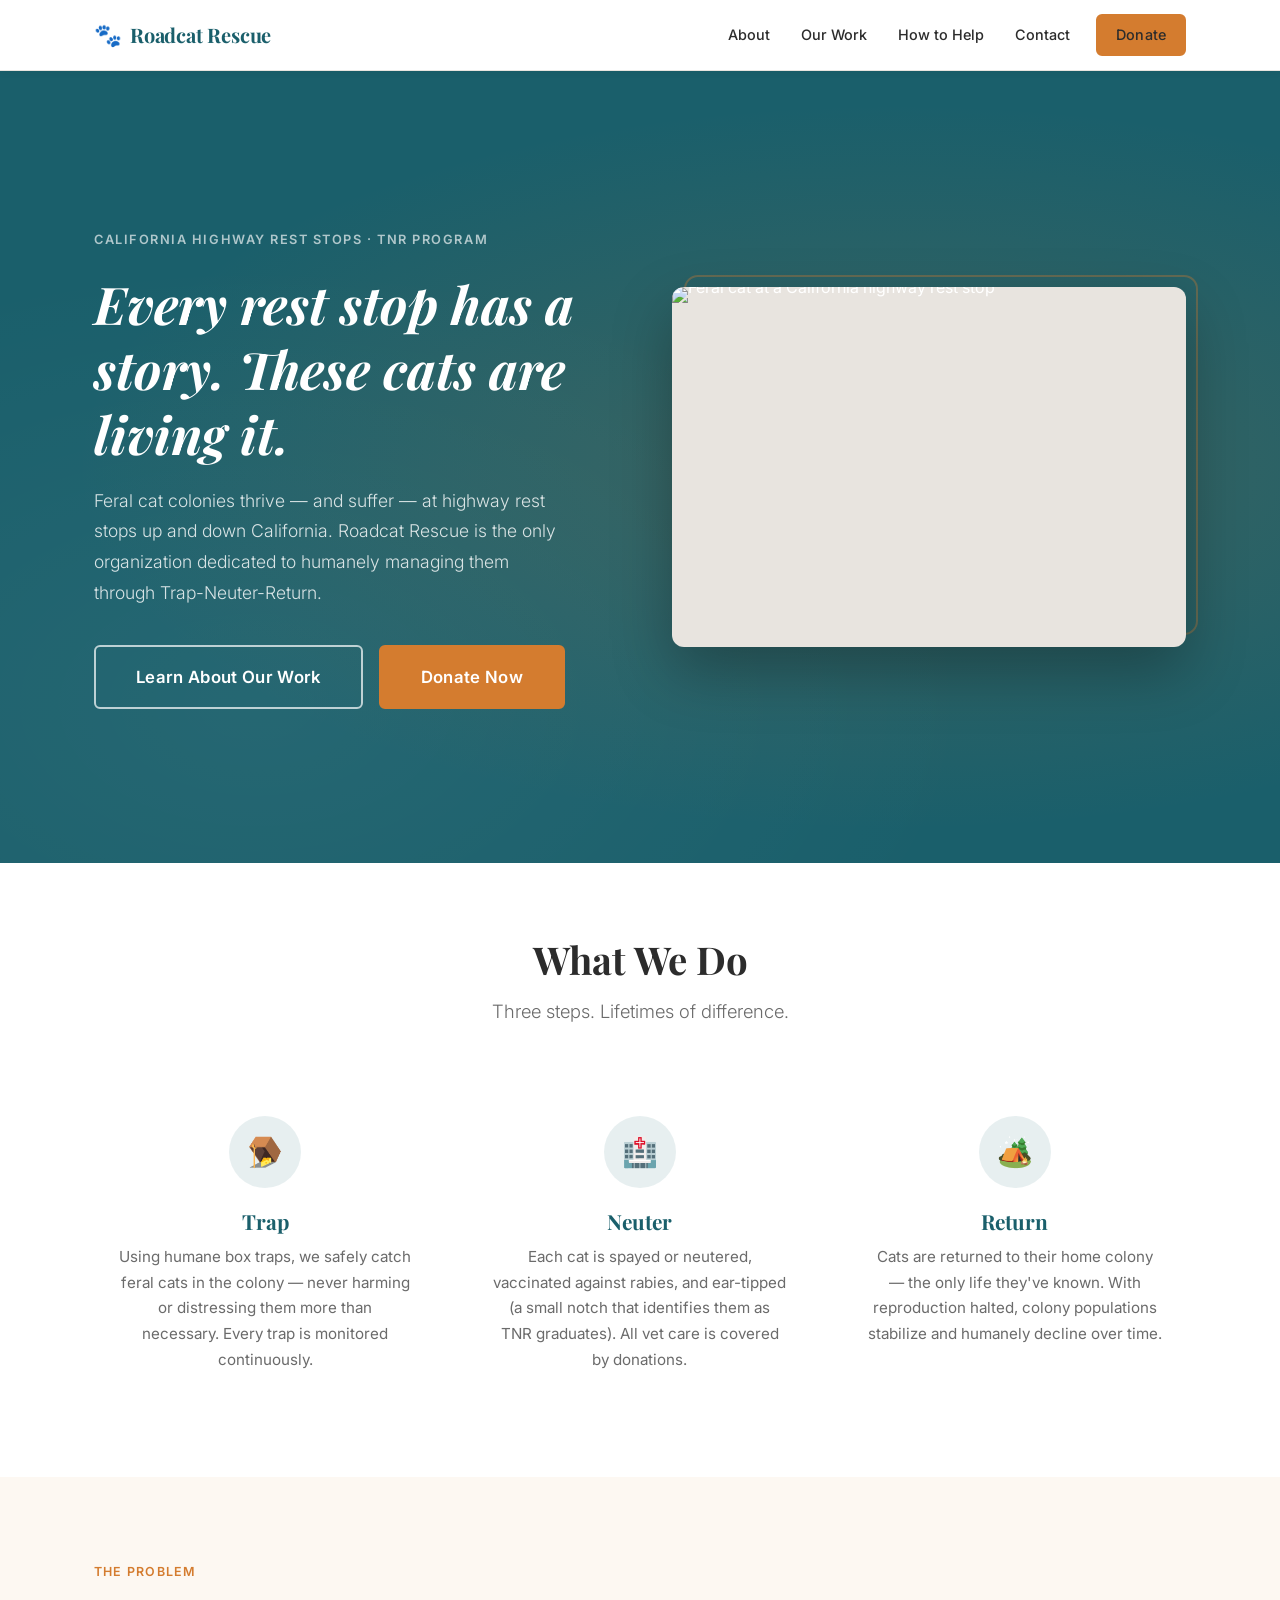
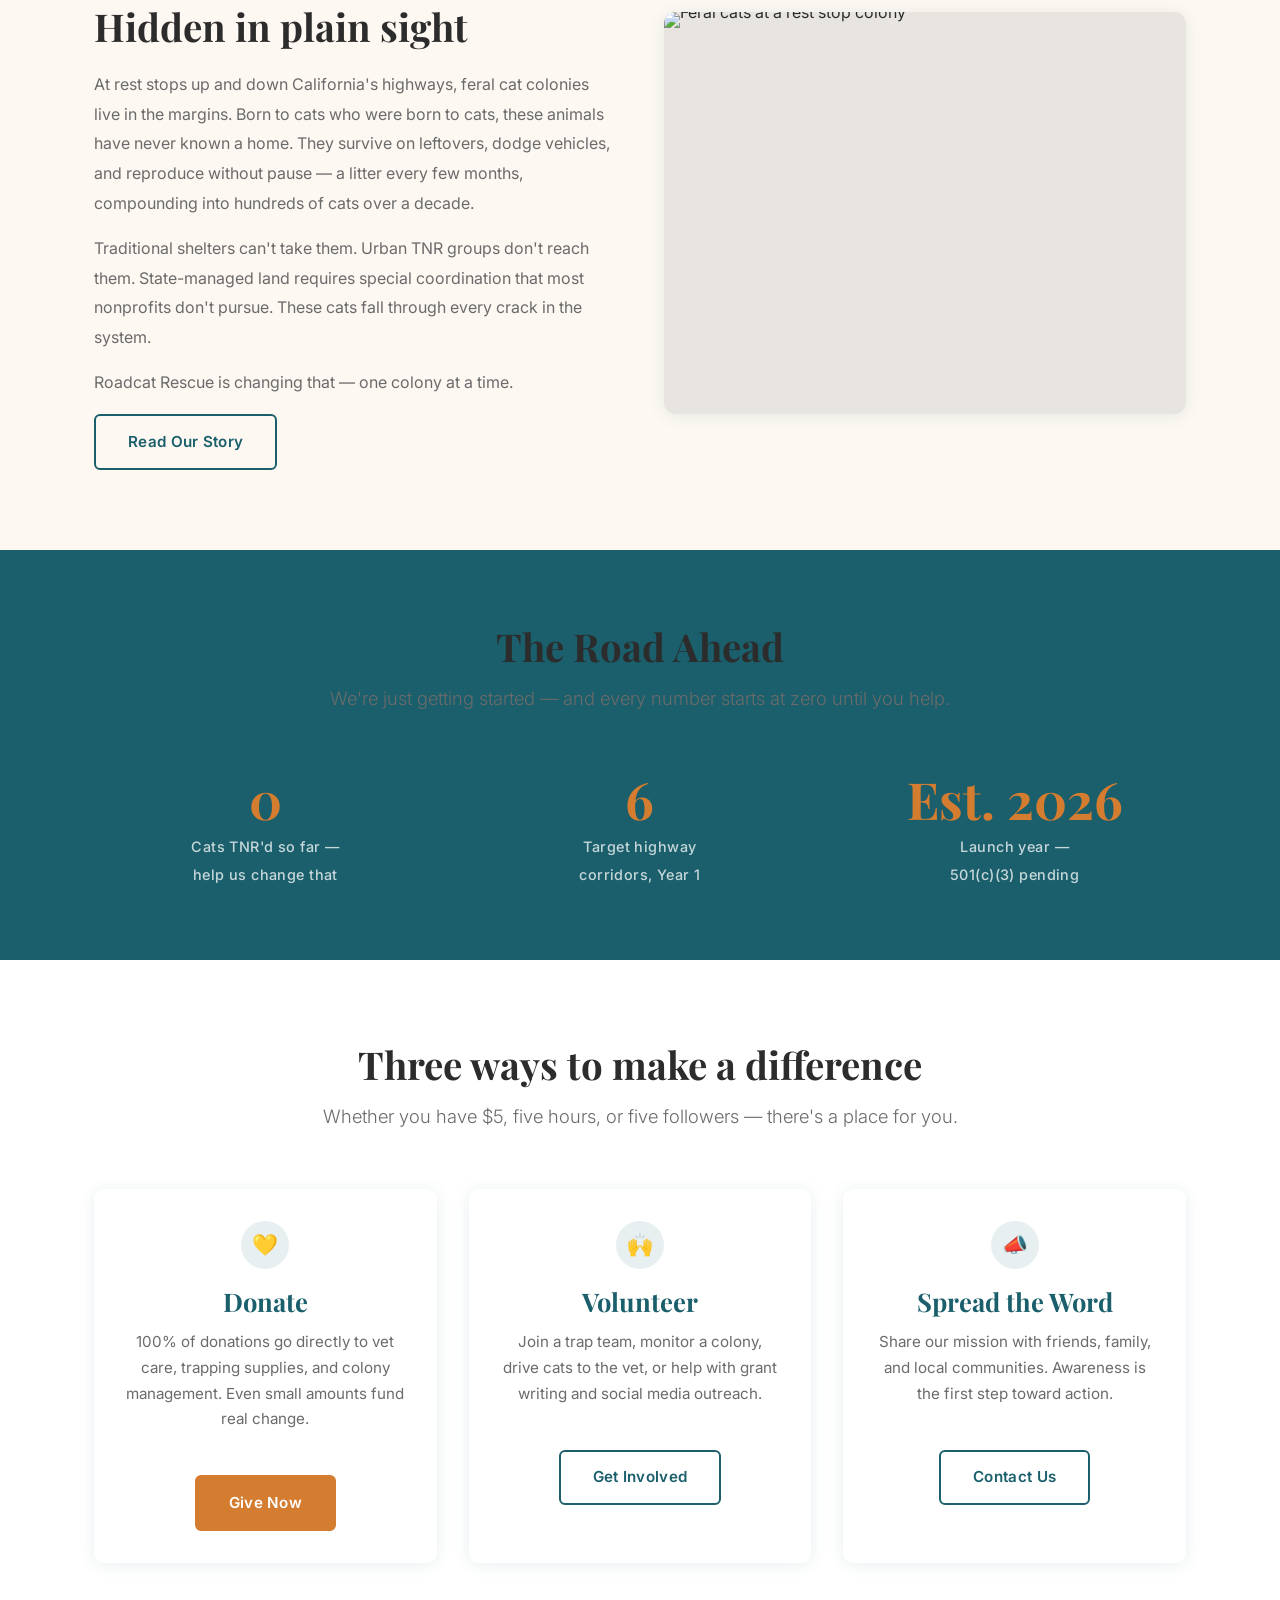
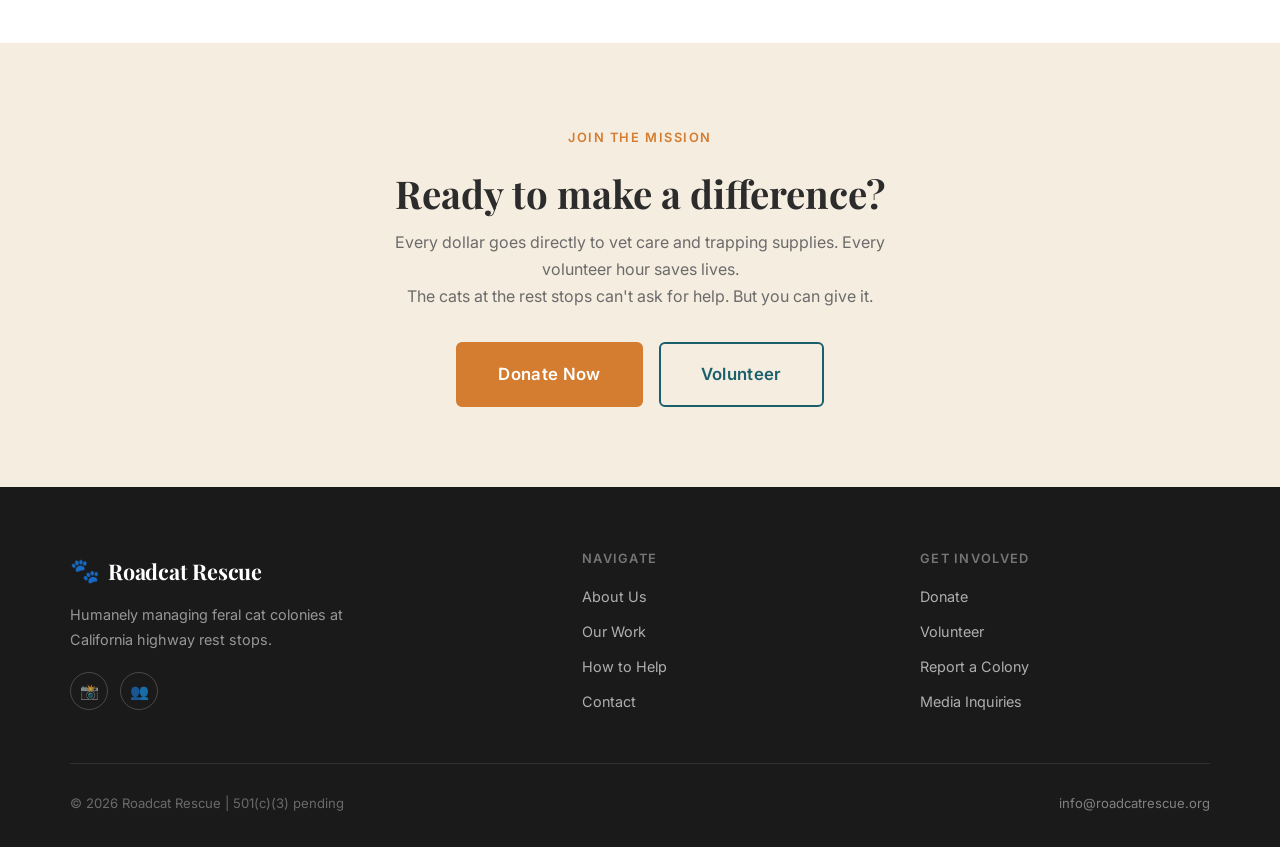
==== index.html @ 3514f33e "Initial commit: Roadcat Rescue website" ====
<!DOCTYPE html>
<html lang="en">
<head>
  <meta charset="UTF-8" />
  <meta name="viewport" content="width=device-width, initial-scale=1.0" />
  <meta name="description" content="Roadcat Rescue humanely manages feral cat colonies at California highway rest stops through Trap-Neuter-Return. Help us protect the cats living in the margins." />
  <title>Roadcat Rescue — Feral Cat TNR at California Highway Rest Stops</title>
  <link rel="stylesheet" href="css/style.css" />
</head>
<body>

  <!-- ===== HEADER / NAV ===== -->
  <header class="site-header">
    <nav class="nav-wrapper" aria-label="Main navigation">
      <a href="index.html" class="nav-logo" aria-label="Roadcat Rescue home">
        <span class="nav-logo__icon">🐾</span>
        <span class="nav-logo__text">Roadcat Rescue</span>
      </a>

      <button class="nav-toggle" aria-label="Toggle navigation" aria-expanded="false">
        <span></span><span></span><span></span>
      </button>

      <ul class="nav-links" role="list">
        <li><a href="about.html">About</a></li>
        <li><a href="our-work.html">Our Work</a></li>
        <li><a href="how-to-help.html">How to Help</a></li>
        <li><a href="contact.html">Contact</a></li>
        <li><a href="#donate" class="btn btn--amber">Donate</a></li>
      </ul>
    </nav>
  </header>

  <main>

    <!-- ===== HERO ===== -->
    <section class="hero" aria-labelledby="hero-heading">
      <div class="container">
        <div class="hero__content">
          <span class="hero__eyebrow">California Highway Rest Stops · TNR Program</span>
          <h1 class="hero__title" id="hero-heading">Every rest stop has a story. These cats are living it.</h1>
          <p class="hero__subtitle">
            Feral cat colonies thrive — and suffer — at highway rest stops up and down California.
            Roadcat Rescue is the only organization dedicated to humanely managing them through Trap-Neuter-Return.
          </p>
          <div class="btn-group">
            <a href="our-work.html" class="btn btn--outline-white btn--lg">Learn About Our Work</a>
            <a href="#donate" class="btn btn--amber btn--lg">Donate Now</a>
          </div>
        </div>
        <div class="hero__image-wrap">
          <img
            src="https://placehold.co/600x420/1a5f6b/fdf8f2?text=Photo+Coming+Soon"
            alt="Feral cat at a California highway rest stop"
            class="img-placeholder hero__image"
            width="600" height="420"
          />
        </div>
      </div>
    </section>

    <!-- ===== MISSION STRIP (Trap · Neuter · Return) ===== -->
    <section class="mission-strip" aria-labelledby="tnr-heading">
      <div class="container">
        <div class="section__header">
          <h2 id="tnr-heading">What We Do</h2>
          <p class="lead">Three steps. Lifetimes of difference.</p>
        </div>
        <div class="grid-3">
          <div class="mission-card">
            <div class="mission-card__icon" aria-hidden="true">🪤</div>
            <h3>Trap</h3>
            <p>Using humane box traps, we safely catch feral cats in the colony — never harming or distressing them more than necessary. Every trap is monitored continuously.</p>
          </div>
          <div class="mission-card">
            <div class="mission-card__icon" aria-hidden="true">🏥</div>
            <h3>Neuter</h3>
            <p>Each cat is spayed or neutered, vaccinated against rabies, and ear-tipped (a small notch that identifies them as TNR graduates). All vet care is covered by donations.</p>
          </div>
          <div class="mission-card">
            <div class="mission-card__icon" aria-hidden="true">🏕️</div>
            <h3>Return</h3>
            <p>Cats are returned to their home colony — the only life they've known. With reproduction halted, colony populations stabilize and humanely decline over time.</p>
          </div>
        </div>
      </div>
    </section>

    <!-- ===== STORY SECTION ===== -->
    <section class="story-section section" aria-labelledby="story-heading">
      <div class="container">
        <div class="grid-2">
          <div class="story-text">
            <span class="hero__eyebrow" style="color: var(--amber); letter-spacing: 0.1em; font-size: 0.78rem;">The Problem</span>
            <h2 id="story-heading">Hidden in plain sight</h2>
            <p>
              At rest stops up and down California's highways, feral cat colonies live in the margins.
              Born to cats who were born to cats, these animals have never known a home. They survive on
              leftovers, dodge vehicles, and reproduce without pause — a litter every few months,
              compounding into hundreds of cats over a decade.
            </p>
            <p>
              Traditional shelters can't take them. Urban TNR groups don't reach them. State-managed
              land requires special coordination that most nonprofits don't pursue. These cats fall
              through every crack in the system.
            </p>
            <p>
              Roadcat Rescue is changing that — one colony at a time.
            </p>
            <a href="about.html" class="btn btn--outline-teal">Read Our Story</a>
          </div>
          <div class="story-image">
            <img
              src="https://placehold.co/520x400/d47c2f/ffffff?text=Colony+Life"
              alt="Feral cats at a rest stop colony"
              class="img-placeholder"
              width="520" height="400"
            />
          </div>
        </div>
      </div>
    </section>

    <!-- ===== IMPACT NUMBERS ===== -->
    <section class="impact-strip" aria-labelledby="impact-heading">
      <div class="container">
        <div class="section__header">
          <h2 id="impact-heading">The Road Ahead</h2>
          <p class="lead">We're just getting started — and every number starts at zero until you help.</p>
        </div>
        <div class="grid-3">
          <div class="impact-number">
            <span class="impact-number__value">0</span>
            <span class="impact-number__label">Cats TNR'd so far —<br>help us change that</span>
          </div>
          <div class="impact-number">
            <span class="impact-number__value">6</span>
            <span class="impact-number__label">Target highway<br>corridors, Year 1</span>
          </div>
          <div class="impact-number">
            <span class="impact-number__value">Est. 2026</span>
            <span class="impact-number__label">Launch year —<br>501(c)(3) pending</span>
          </div>
        </div>
      </div>
    </section>

    <!-- ===== HOW YOU CAN HELP PREVIEW ===== -->
    <section class="section section--white" aria-labelledby="help-preview-heading">
      <div class="container">
        <div class="section__header">
          <h2 id="help-preview-heading">Three ways to make a difference</h2>
          <p class="lead">Whether you have $5, five hours, or five followers — there's a place for you.</p>
        </div>
        <div class="grid-3">
          <div class="card" style="text-align:center;">
            <div class="icon-badge" style="margin:0 auto 1rem;" aria-hidden="true">💛</div>
            <h3>Donate</h3>
            <p>100% of donations go directly to vet care, trapping supplies, and colony management. Even small amounts fund real change.</p>
            <br>
            <a href="#donate" class="btn btn--amber">Give Now</a>
          </div>
          <div class="card" style="text-align:center;">
            <div class="icon-badge" style="margin:0 auto 1rem;" aria-hidden="true">🙌</div>
            <h3>Volunteer</h3>
            <p>Join a trap team, monitor a colony, drive cats to the vet, or help with grant writing and social media outreach.</p>
            <br>
            <a href="how-to-help.html" class="btn btn--outline-teal">Get Involved</a>
          </div>
          <div class="card" style="text-align:center;">
            <div class="icon-badge" style="margin:0 auto 1rem;" aria-hidden="true">📣</div>
            <h3>Spread the Word</h3>
            <p>Share our mission with friends, family, and local communities. Awareness is the first step toward action.</p>
            <br>
            <a href="contact.html" class="btn btn--outline-teal">Contact Us</a>
          </div>
        </div>
      </div>
    </section>

    <!-- ===== CTA STRIP ===== -->
    <section class="cta-strip" id="donate" aria-labelledby="cta-heading">
      <div class="container" style="text-align:center;">
        <span class="hero__eyebrow" style="color:var(--amber);">Join the Mission</span>
        <h2 id="cta-heading">Ready to make a difference?</h2>
        <p>Every dollar goes directly to vet care and trapping supplies. Every volunteer hour saves lives.<br>The cats at the rest stops can't ask for help. But you can give it.</p>
        <div class="btn-group" style="justify-content:center;">
          <a href="#donate" class="btn btn--amber btn--lg">Donate Now</a>
          <a href="how-to-help.html" class="btn btn--outline-teal btn--lg">Volunteer</a>
        </div>
      </div>
    </section>

  </main>

  <!-- ===== FOOTER ===== -->
  <footer class="site-footer" aria-label="Site footer">
    <div class="footer-grid">
      <div class="footer-brand">
        <a href="index.html" class="nav-logo">
          <span class="nav-logo__icon">🐾</span>
          <span class="nav-logo__text">Roadcat Rescue</span>
        </a>
        <p>Humanely managing feral cat colonies at California highway rest stops.</p>
        <div class="footer-social">
          <a href="#" aria-label="Instagram">📸</a>
          <a href="#" aria-label="Facebook">👥</a>
        </div>
      </div>
      <div class="footer-col">
        <h4>Navigate</h4>
        <ul role="list">
          <li><a href="about.html">About Us</a></li>
          <li><a href="our-work.html">Our Work</a></li>
          <li><a href="how-to-help.html">How to Help</a></li>
          <li><a href="contact.html">Contact</a></li>
        </ul>
      </div>
      <div class="footer-col">
        <h4>Get Involved</h4>
        <ul role="list">
          <li><a href="#donate">Donate</a></li>
          <li><a href="how-to-help.html#volunteer">Volunteer</a></li>
          <li><a href="contact.html#report">Report a Colony</a></li>
          <li><a href="contact.html">Media Inquiries</a></li>
        </ul>
      </div>
    </div>
    <div class="footer-bottom">
      <p>© 2026 Roadcat Rescue | 501(c)(3) pending</p>
      <p><a href="mailto:info@roadcatrescue.org">info@roadcatrescue.org</a></p>
    </div>
  </footer>

  <script src="js/main.js"></script>
</body>
</html>
---- css/style.css ----
/* ============================================================
   Roadcat Rescue — Shared Stylesheet
   ============================================================ */

/* ---------- Google Fonts ---------- */
@import url('https://fonts.googleapis.com/css2?family=Playfair+Display:ital,wght@0,400;0,600;0,700;1,400&family=Inter:wght@300;400;500;600&display=swap');

/* ---------- CSS Custom Properties ---------- */
:root {
  --teal:    #1a5f6b;
  --teal-dark: #134956;
  --teal-light: #22788a;
  --cream:   #fdf8f2;
  --amber:   #d47c2f;
  --amber-dark: #b8681f;
  --charcoal: #2c2c2c;
  --mid-gray: #6b6b6b;
  --light-gray: #e8e4df;
  --white:   #ffffff;

  --font-heading: 'Playfair Display', Georgia, serif;
  --font-body: 'Inter', system-ui, sans-serif;

  --max-width: 1140px;
  --section-padding: 5rem 1.5rem;
  --radius: 6px;
  --shadow: 0 2px 16px rgba(26,95,107,0.10);
  --shadow-hover: 0 6px 28px rgba(26,95,107,0.18);

  --transition: 0.25s ease;
}

/* ---------- Reset & Base ---------- */
*, *::before, *::after {
  box-sizing: border-box;
  margin: 0;
  padding: 0;
}

html {
  scroll-behavior: smooth;
  font-size: 16px;
}

body {
  font-family: var(--font-body);
  color: var(--charcoal);
  background: var(--cream);
  line-height: 1.7;
  -webkit-font-smoothing: antialiased;
}

img {
  max-width: 100%;
  height: auto;
  display: block;
}

a {
  color: var(--teal);
  text-decoration: none;
  transition: color var(--transition);
}

a:hover { color: var(--amber); }

ul { list-style: none; }

/* ---------- Typography ---------- */
h1, h2, h3, h4 {
  font-family: var(--font-heading);
  line-height: 1.25;
  color: var(--charcoal);
}

h1 { font-size: clamp(2rem, 5vw, 3.25rem); }
h2 { font-size: clamp(1.6rem, 3.5vw, 2.4rem); }
h3 { font-size: clamp(1.2rem, 2.5vw, 1.6rem); }
h4 { font-size: 1.1rem; }

p { margin-bottom: 1rem; }
p:last-child { margin-bottom: 0; }

.lead {
  font-size: 1.15rem;
  font-weight: 300;
  color: var(--mid-gray);
  line-height: 1.8;
}

/* ---------- Layout Helpers ---------- */
.container {
  max-width: var(--max-width);
  margin: 0 auto;
  padding: 0 1.5rem;
}

.section { padding: var(--section-padding); }
.section--cream  { background: var(--cream); }
.section--white  { background: var(--white); }
.section--teal   { background: var(--teal); color: var(--white); }
.section--warm   { background: #f5ede0; }

.section__header {
  text-align: center;
  max-width: 680px;
  margin: 0 auto 3.5rem;
}

.section__header h2 { margin-bottom: 0.75rem; }
.section__header .lead { margin: 0; }

.section--teal .section__header h2,
.section--teal h2 { color: var(--white); }
.section--teal .lead { color: rgba(255,255,255,0.8); }

.grid-2 {
  display: grid;
  grid-template-columns: 1fr 1fr;
  gap: 3rem;
  align-items: center;
}

.grid-3 {
  display: grid;
  grid-template-columns: repeat(3, 1fr);
  gap: 2rem;
}

.grid-4 {
  display: grid;
  grid-template-columns: repeat(4, 1fr);
  gap: 2rem;
}

/* ---------- Buttons ---------- */
.btn {
  display: inline-block;
  padding: 0.8rem 2rem;
  border-radius: var(--radius);
  font-family: var(--font-body);
  font-size: 0.95rem;
  font-weight: 600;
  letter-spacing: 0.02em;
  cursor: pointer;
  border: 2px solid transparent;
  transition: background var(--transition), color var(--transition),
              border-color var(--transition), transform var(--transition),
              box-shadow var(--transition);
  text-align: center;
}

.btn:hover { transform: translateY(-2px); box-shadow: var(--shadow-hover); }
.btn:active { transform: translateY(0); }

.btn--amber {
  background: var(--amber);
  color: var(--white);
  border-color: var(--amber);
}
.btn--amber:hover {
  background: var(--amber-dark);
  border-color: var(--amber-dark);
  color: var(--white);
}

.btn--outline-white {
  background: transparent;
  color: var(--white);
  border-color: rgba(255,255,255,0.7);
}
.btn--outline-white:hover {
  background: rgba(255,255,255,0.15);
  border-color: var(--white);
  color: var(--white);
}

.btn--outline-teal {
  background: transparent;
  color: var(--teal);
  border-color: var(--teal);
}
.btn--outline-teal:hover {
  background: var(--teal);
  color: var(--white);
}

.btn--lg {
  padding: 1rem 2.5rem;
  font-size: 1.05rem;
}

.btn-group {
  display: flex;
  gap: 1rem;
  flex-wrap: wrap;
  align-items: center;
}

/* ---------- Navigation ---------- */
.site-header {
  position: sticky;
  top: 0;
  z-index: 1000;
  background: var(--white);
  border-bottom: 1px solid var(--light-gray);
  box-shadow: 0 1px 8px rgba(0,0,0,0.06);
}

.nav-wrapper {
  display: flex;
  align-items: center;
  justify-content: space-between;
  height: 70px;
  max-width: var(--max-width);
  margin: 0 auto;
  padding: 0 1.5rem;
}

.nav-logo {
  display: flex;
  align-items: center;
  gap: 0.5rem;
  text-decoration: none;
}

.nav-logo__icon {
  font-size: 1.4rem;
}

.nav-logo__text {
  font-family: var(--font-heading);
  font-size: 1.25rem;
  font-weight: 700;
  color: var(--teal);
  letter-spacing: -0.01em;
}

.nav-links {
  display: flex;
  align-items: center;
  gap: 0.25rem;
}

.nav-links a {
  padding: 0.4rem 0.85rem;
  font-size: 0.9rem;
  font-weight: 500;
  color: var(--charcoal);
  border-radius: var(--radius);
  transition: color var(--transition), background var(--transition);
}

.nav-links a:hover {
  color: var(--teal);
  background: rgba(26,95,107,0.07);
}

.nav-links a.active {
  color: var(--teal);
  font-weight: 600;
}

.nav-links .btn--amber {
  margin-left: 0.5rem;
  padding: 0.45rem 1.1rem;
  font-size: 0.9rem;
}

.nav-links .btn--amber:hover { color: var(--white); }

/* Hamburger */
.nav-toggle {
  display: none;
  flex-direction: column;
  justify-content: center;
  gap: 5px;
  background: none;
  border: none;
  cursor: pointer;
  padding: 0.4rem;
  border-radius: var(--radius);
}

.nav-toggle span {
  display: block;
  width: 24px;
  height: 2px;
  background: var(--charcoal);
  border-radius: 2px;
  transition: transform var(--transition), opacity var(--transition);
}

.nav-toggle.open span:nth-child(1) { transform: translateY(7px) rotate(45deg); }
.nav-toggle.open span:nth-child(2) { opacity: 0; }
.nav-toggle.open span:nth-child(3) { transform: translateY(-7px) rotate(-45deg); }

/* ---------- Hero — Full Page ---------- */
.hero {
  background: var(--teal);
  color: var(--white);
  min-height: 88vh;
  display: flex;
  align-items: center;
  position: relative;
  overflow: hidden;
}

.hero::before {
  content: '';
  position: absolute;
  inset: 0;
  background: radial-gradient(ellipse at 70% 50%, rgba(212,124,47,0.18) 0%, transparent 65%),
              radial-gradient(ellipse at 20% 80%, rgba(255,255,255,0.05) 0%, transparent 50%);
  pointer-events: none;
}

.hero .container {
  display: grid;
  grid-template-columns: 1fr 1fr;
  gap: 4rem;
  align-items: center;
  padding-top: 4rem;
  padding-bottom: 4rem;
}

.hero__content { position: relative; z-index: 1; }

.hero__eyebrow {
  display: inline-block;
  font-size: 0.8rem;
  font-weight: 600;
  letter-spacing: 0.12em;
  text-transform: uppercase;
  color: rgba(255,255,255,0.65);
  margin-bottom: 1.25rem;
}

.hero__title {
  color: var(--white);
  margin-bottom: 1.25rem;
  font-style: italic;
}

.hero__subtitle {
  font-size: 1.1rem;
  font-weight: 300;
  color: rgba(255,255,255,0.82);
  margin-bottom: 2.25rem;
  max-width: 480px;
  line-height: 1.75;
}

.hero__image-wrap {
  position: relative;
  z-index: 1;
}

.hero__image-wrap img {
  width: 100%;
  border-radius: 12px;
  box-shadow: 0 24px 60px rgba(0,0,0,0.28);
}

.hero__image-wrap::before {
  content: '';
  position: absolute;
  inset: -12px -12px 12px 12px;
  border: 2px solid rgba(212,124,47,0.35);
  border-radius: 14px;
  z-index: -1;
}

/* ---------- Hero — Page Header Style ---------- */
.page-hero {
  background: var(--teal);
  color: var(--white);
  padding: 5rem 1.5rem 4rem;
  text-align: center;
  position: relative;
  overflow: hidden;
}

.page-hero::before {
  content: '';
  position: absolute;
  inset: 0;
  background: radial-gradient(ellipse at 60% 40%, rgba(212,124,47,0.15) 0%, transparent 60%);
  pointer-events: none;
}

.page-hero .container { position: relative; z-index: 1; }

.page-hero__eyebrow {
  display: inline-block;
  font-size: 0.78rem;
  font-weight: 600;
  letter-spacing: 0.14em;
  text-transform: uppercase;
  color: rgba(255,255,255,0.6);
  margin-bottom: 1rem;
}

.page-hero h1 {
  color: var(--white);
  margin-bottom: 1rem;
}

.page-hero__sub {
  font-size: 1.1rem;
  font-weight: 300;
  color: rgba(255,255,255,0.8);
  max-width: 560px;
  margin: 0 auto;
  line-height: 1.8;
}

/* ---------- Mission Strip (TNR) ---------- */
.mission-strip {
  background: var(--white);
  padding: 4.5rem 1.5rem;
}

.mission-card {
  text-align: center;
  padding: 2rem 1.5rem;
}

.mission-card__icon {
  width: 72px;
  height: 72px;
  background: rgba(26,95,107,0.1);
  border-radius: 50%;
  display: flex;
  align-items: center;
  justify-content: center;
  font-size: 1.8rem;
  margin: 0 auto 1.25rem;
  transition: background var(--transition), transform var(--transition);
}

.mission-card:hover .mission-card__icon {
  background: var(--teal);
  transform: scale(1.08);
}

.mission-card h3 {
  color: var(--teal);
  margin-bottom: 0.6rem;
  font-size: 1.3rem;
}

.mission-card p {
  color: var(--mid-gray);
  font-size: 0.95rem;
  line-height: 1.7;
}

/* ---------- Story Section ---------- */
.story-section {
  background: var(--cream);
  padding: var(--section-padding);
}

.story-section .story-text h2 {
  margin-bottom: 1.25rem;
}

.story-section .story-text p {
  color: var(--mid-gray);
  font-size: 1rem;
  line-height: 1.85;
}

.story-section .story-image img {
  border-radius: 12px;
  box-shadow: var(--shadow);
  width: 100%;
}

/* ---------- Impact Numbers ---------- */
.impact-strip {
  background: var(--teal);
  padding: 4.5rem 1.5rem;
  text-align: center;
}

.impact-number {
  color: var(--white);
}

.impact-number__value {
  font-family: var(--font-heading);
  font-size: clamp(2.2rem, 4vw, 3.2rem);
  font-weight: 700;
  color: var(--amber);
  display: block;
  line-height: 1.1;
  margin-bottom: 0.4rem;
}

.impact-number__label {
  font-size: 0.9rem;
  font-weight: 500;
  color: rgba(255,255,255,0.75);
  letter-spacing: 0.03em;
  line-height: 1.4;
}

/* ---------- CTA Strip ---------- */
.cta-strip {
  background: #f5ede0;
  padding: 5rem 1.5rem;
  text-align: center;
}

.cta-strip h2 { margin-bottom: 0.75rem; }
.cta-strip p  { color: var(--mid-gray); margin-bottom: 2rem; max-width: 520px; margin-left: auto; margin-right: auto; }

/* ---------- Content Sections ---------- */
.content-block {
  margin-bottom: 3.5rem;
}

.content-block:last-child { margin-bottom: 0; }

.content-block h2,
.content-block h3 {
  margin-bottom: 1rem;
  color: var(--teal);
}

.content-block h2 { color: var(--charcoal); }

.content-block p,
.content-block li {
  color: var(--mid-gray);
  line-height: 1.85;
}

.content-block ul {
  list-style: none;
  padding: 0;
  margin: 1rem 0;
}

.content-block ul li {
  padding-left: 1.5rem;
  position: relative;
  margin-bottom: 0.5rem;
}

.content-block ul li::before {
  content: '→';
  position: absolute;
  left: 0;
  color: var(--amber);
  font-weight: 700;
}

/* ---------- Cards ---------- */
.card {
  background: var(--white);
  border-radius: 10px;
  padding: 2rem;
  box-shadow: var(--shadow);
  transition: box-shadow var(--transition), transform var(--transition);
}

.card:hover {
  box-shadow: var(--shadow-hover);
  transform: translateY(-3px);
}

.card h3 {
  color: var(--teal);
  margin-bottom: 0.75rem;
}

.card p {
  color: var(--mid-gray);
  font-size: 0.95rem;
}

/* ---------- Steps ---------- */
.steps {
  counter-reset: step-counter;
  display: grid;
  grid-template-columns: repeat(auto-fit, minmax(280px, 1fr));
  gap: 1.5rem;
  margin-top: 2.5rem;
}

.step {
  background: var(--white);
  border-radius: 10px;
  padding: 1.75rem;
  border-left: 4px solid var(--teal);
  box-shadow: var(--shadow);
  counter-increment: step-counter;
  position: relative;
}

.step::before {
  content: counter(step-counter, decimal-leading-zero);
  font-family: var(--font-heading);
  font-size: 2rem;
  font-weight: 700;
  color: var(--teal);
  opacity: 0.18;
  position: absolute;
  top: 1rem;
  right: 1.25rem;
  line-height: 1;
}

.step h4 {
  color: var(--teal);
  font-family: var(--font-heading);
  font-size: 1.05rem;
  margin-bottom: 0.5rem;
}

.step p {
  color: var(--mid-gray);
  font-size: 0.92rem;
  line-height: 1.7;
  margin: 0;
}

/* ---------- Colony Map Placeholder ---------- */
.map-placeholder {
  background: var(--light-gray);
  border-radius: 12px;
  min-height: 360px;
  display: flex;
  flex-direction: column;
  align-items: center;
  justify-content: center;
  text-align: center;
  padding: 3rem;
  border: 2px dashed #c5bfb8;
}

.map-placeholder__icon { font-size: 3rem; margin-bottom: 1rem; }
.map-placeholder h3 { color: var(--teal); margin-bottom: 0.5rem; }
.map-placeholder p  { color: var(--mid-gray); font-size: 0.95rem; margin: 0; }

/* ---------- Donate Box ---------- */
.donate-box {
  background: var(--teal);
  border-radius: 12px;
  padding: 3rem;
  text-align: center;
  color: var(--white);
}

.donate-box h3 { color: var(--white); margin-bottom: 0.75rem; }
.donate-box p  { color: rgba(255,255,255,0.8); margin-bottom: 1.75rem; }

.donate-placeholder {
  background: rgba(255,255,255,0.12);
  border: 2px dashed rgba(255,255,255,0.4);
  border-radius: var(--radius);
  padding: 1.5rem;
  margin-top: 1.5rem;
  color: rgba(255,255,255,0.7);
  font-size: 0.9rem;
  font-style: italic;
}

/* ---------- Volunteer Form ---------- */
.form-section {
  background: var(--white);
  border-radius: 12px;
  padding: 2.5rem;
  box-shadow: var(--shadow);
}

.form-section h3 {
  color: var(--teal);
  margin-bottom: 1.5rem;
}

.form-group {
  margin-bottom: 1.25rem;
}

.form-group label {
  display: block;
  font-size: 0.875rem;
  font-weight: 600;
  color: var(--charcoal);
  margin-bottom: 0.4rem;
  letter-spacing: 0.02em;
}

.form-group input,
.form-group textarea,
.form-group select {
  width: 100%;
  padding: 0.7rem 1rem;
  border: 1.5px solid var(--light-gray);
  border-radius: var(--radius);
  font-family: var(--font-body);
  font-size: 0.95rem;
  color: var(--charcoal);
  background: var(--cream);
  transition: border-color var(--transition), box-shadow var(--transition);
  outline: none;
  appearance: none;
}

.form-group input:focus,
.form-group textarea:focus,
.form-group select:focus {
  border-color: var(--teal);
  box-shadow: 0 0 0 3px rgba(26,95,107,0.12);
  background: var(--white);
}

.form-group textarea {
  min-height: 130px;
  resize: vertical;
}

.form-group select {
  background-image: url("data:image/svg+xml,%3Csvg xmlns='http://www.w3.org/2000/svg' width='12' height='8' viewBox='0 0 12 8'%3E%3Cpath d='M1 1l5 5 5-5' stroke='%236b6b6b' stroke-width='1.5' fill='none' stroke-linecap='round'/%3E%3C/svg%3E");
  background-repeat: no-repeat;
  background-position: right 1rem center;
  padding-right: 2.5rem;
  cursor: pointer;
}

.checkboxes {
  display: grid;
  grid-template-columns: 1fr 1fr;
  gap: 0.5rem;
  margin-top: 0.4rem;
}

.checkbox-label {
  display: flex;
  align-items: center;
  gap: 0.5rem;
  font-size: 0.9rem;
  font-weight: 400 !important;
  color: var(--mid-gray) !important;
  cursor: pointer;
  margin-bottom: 0 !important;
}

.checkbox-label input[type="checkbox"] {
  width: auto;
  margin: 0;
  accent-color: var(--teal);
}

.form-submit-msg {
  display: none;
  background: rgba(26,95,107,0.1);
  border: 1.5px solid var(--teal);
  border-radius: var(--radius);
  padding: 1rem 1.25rem;
  color: var(--teal);
  font-weight: 500;
  margin-top: 1rem;
  text-align: center;
}

/* ---------- Callout Box ---------- */
.callout-box {
  background: #fff9f2;
  border: 2px solid var(--amber);
  border-radius: 10px;
  padding: 2rem 2.25rem;
}

.callout-box__title {
  display: flex;
  align-items: center;
  gap: 0.6rem;
  font-family: var(--font-heading);
  font-size: 1.3rem;
  font-weight: 700;
  color: var(--amber-dark);
  margin-bottom: 0.75rem;
}

.callout-box p { color: var(--mid-gray); font-size: 0.95rem; }

/* ---------- Contact ---------- */
.contact-info-list {
  margin: 1.5rem 0;
  display: flex;
  flex-direction: column;
  gap: 0.75rem;
}

.contact-info-list li {
  display: flex;
  align-items: flex-start;
  gap: 0.75rem;
  color: var(--mid-gray);
  font-size: 0.95rem;
}

.contact-info-list .ci-icon {
  font-size: 1.1rem;
  flex-shrink: 0;
  margin-top: 0.1rem;
}

/* ---------- Inline Icon ---------- */
.icon-badge {
  width: 48px;
  height: 48px;
  background: rgba(26,95,107,0.1);
  border-radius: 50%;
  display: flex;
  align-items: center;
  justify-content: center;
  font-size: 1.3rem;
  margin-bottom: 0.75rem;
}

/* ---------- Sponsor Placeholder ---------- */
.sponsor-placeholder {
  border: 2px dashed var(--light-gray);
  border-radius: 10px;
  padding: 2.5rem;
  text-align: center;
}

.sponsor-placeholder h3 { color: var(--teal); margin-bottom: 0.5rem; }
.sponsor-placeholder p  { color: var(--mid-gray); font-size: 0.9rem; margin: 0; }

/* ---------- Founder Note ---------- */
.founder-note {
  background: var(--white);
  border-left: 4px solid var(--amber);
  border-radius: 0 10px 10px 0;
  padding: 2rem 2.25rem;
  box-shadow: var(--shadow);
}

.founder-note blockquote {
  font-family: var(--font-heading);
  font-style: italic;
  font-size: 1.15rem;
  color: var(--charcoal);
  line-height: 1.7;
  margin-bottom: 1.25rem;
}

.founder-note__sig {
  display: flex;
  align-items: center;
  gap: 1rem;
}

.founder-note__sig .sig-img {
  width: 52px;
  height: 52px;
  border-radius: 50%;
  object-fit: cover;
}

.founder-note__sig .sig-name {
  font-weight: 600;
  font-size: 0.95rem;
  color: var(--charcoal);
}

.founder-note__sig .sig-title {
  font-size: 0.82rem;
  color: var(--mid-gray);
}

/* ---------- Footer ---------- */
.site-footer {
  background: #1a1a1a;
  color: rgba(255,255,255,0.75);
  padding: 4rem 1.5rem 2rem;
}

.footer-grid {
  display: grid;
  grid-template-columns: 1.6fr 1fr 1fr;
  gap: 3rem;
  max-width: var(--max-width);
  margin: 0 auto 3rem;
}

.footer-brand .nav-logo__text { color: var(--white); font-size: 1.35rem; }
.footer-brand .nav-logo__icon { font-size: 1.5rem; }

.footer-brand p {
  color: rgba(255,255,255,0.55);
  font-size: 0.9rem;
  line-height: 1.7;
  margin-top: 0.75rem;
  max-width: 300px;
}

.footer-col h4 {
  font-family: var(--font-body);
  font-weight: 600;
  font-size: 0.8rem;
  letter-spacing: 0.1em;
  text-transform: uppercase;
  color: rgba(255,255,255,0.4);
  margin-bottom: 1rem;
}

.footer-col ul {
  display: flex;
  flex-direction: column;
  gap: 0.5rem;
}

.footer-col ul li a {
  color: rgba(255,255,255,0.65);
  font-size: 0.9rem;
  transition: color var(--transition);
}

.footer-col ul li a:hover { color: var(--amber); }

.footer-social {
  display: flex;
  gap: 0.75rem;
  margin-top: 1.25rem;
}

.footer-social a {
  width: 38px;
  height: 38px;
  border-radius: 50%;
  border: 1px solid rgba(255,255,255,0.2);
  display: flex;
  align-items: center;
  justify-content: center;
  font-size: 0.95rem;
  color: rgba(255,255,255,0.65);
  transition: background var(--transition), border-color var(--transition), color var(--transition);
}

.footer-social a:hover {
  background: var(--amber);
  border-color: var(--amber);
  color: var(--white);
}

.footer-bottom {
  border-top: 1px solid rgba(255,255,255,0.1);
  padding-top: 1.75rem;
  max-width: var(--max-width);
  margin: 0 auto;
  display: flex;
  align-items: center;
  justify-content: space-between;
  flex-wrap: wrap;
  gap: 0.75rem;
}

.footer-bottom p {
  font-size: 0.82rem;
  color: rgba(255,255,255,0.35);
  margin: 0;
}

.footer-bottom a {
  color: rgba(255,255,255,0.45);
  font-size: 0.82rem;
}

.footer-bottom a:hover { color: var(--amber); }

/* ---------- Placeholders (images) ---------- */
.img-placeholder {
  background: var(--light-gray);
  border-radius: 10px;
  overflow: hidden;
  line-height: 0;
}

/* ---------- Responsive ---------- */
@media (max-width: 900px) {
  .grid-2  { grid-template-columns: 1fr; }
  .grid-3  { grid-template-columns: 1fr 1fr; }
  .grid-4  { grid-template-columns: 1fr 1fr; }

  .hero .container {
    grid-template-columns: 1fr;
    text-align: center;
  }

  .hero__subtitle { max-width: 100%; margin-left: auto; margin-right: auto; }
  .btn-group { justify-content: center; }

  .hero__image-wrap { max-width: 480px; margin: 0 auto; }

  .footer-grid { grid-template-columns: 1fr 1fr; }
  .footer-brand { grid-column: 1 / -1; }
}

@media (max-width: 680px) {
  :root { --section-padding: 3.5rem 1.25rem; }

  .nav-links {
    display: none;
    flex-direction: column;
    position: absolute;
    top: 70px;
    left: 0;
    right: 0;
    background: var(--white);
    border-bottom: 1px solid var(--light-gray);
    padding: 1rem 1.5rem 1.5rem;
    gap: 0.25rem;
    box-shadow: 0 8px 20px rgba(0,0,0,0.08);
  }

  .nav-links.open { display: flex; }
  .nav-links a { padding: 0.6rem 0.85rem; }
  .nav-links .btn--amber { margin-left: 0; width: 100%; text-align: center; margin-top: 0.5rem; }

  .nav-toggle { display: flex; }

  .site-header { position: sticky; }

  .grid-3,
  .grid-4 { grid-template-columns: 1fr; }

  .checkboxes { grid-template-columns: 1fr; }

  .footer-grid { grid-template-columns: 1fr; gap: 2rem; }

  .footer-bottom {
    flex-direction: column;
    text-align: center;
  }

  .hero { min-height: auto; padding: 3rem 0; }
}
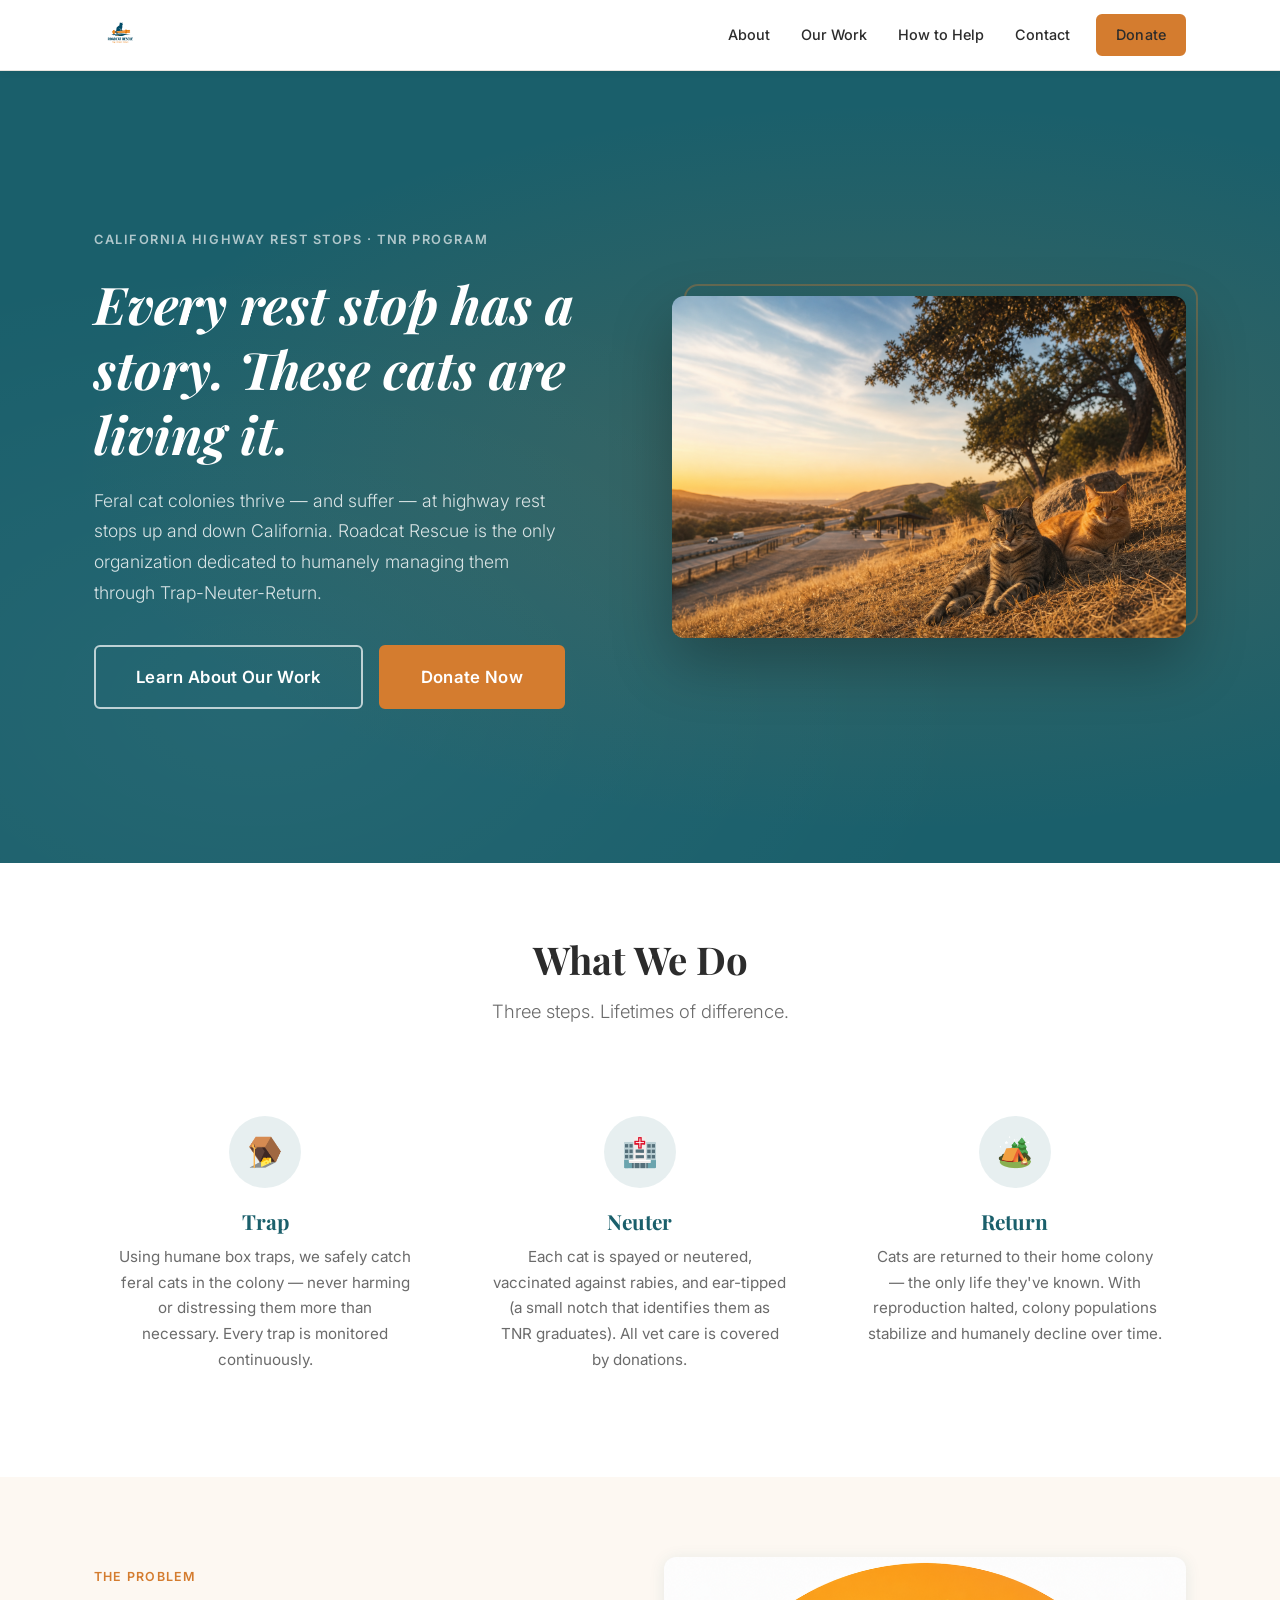
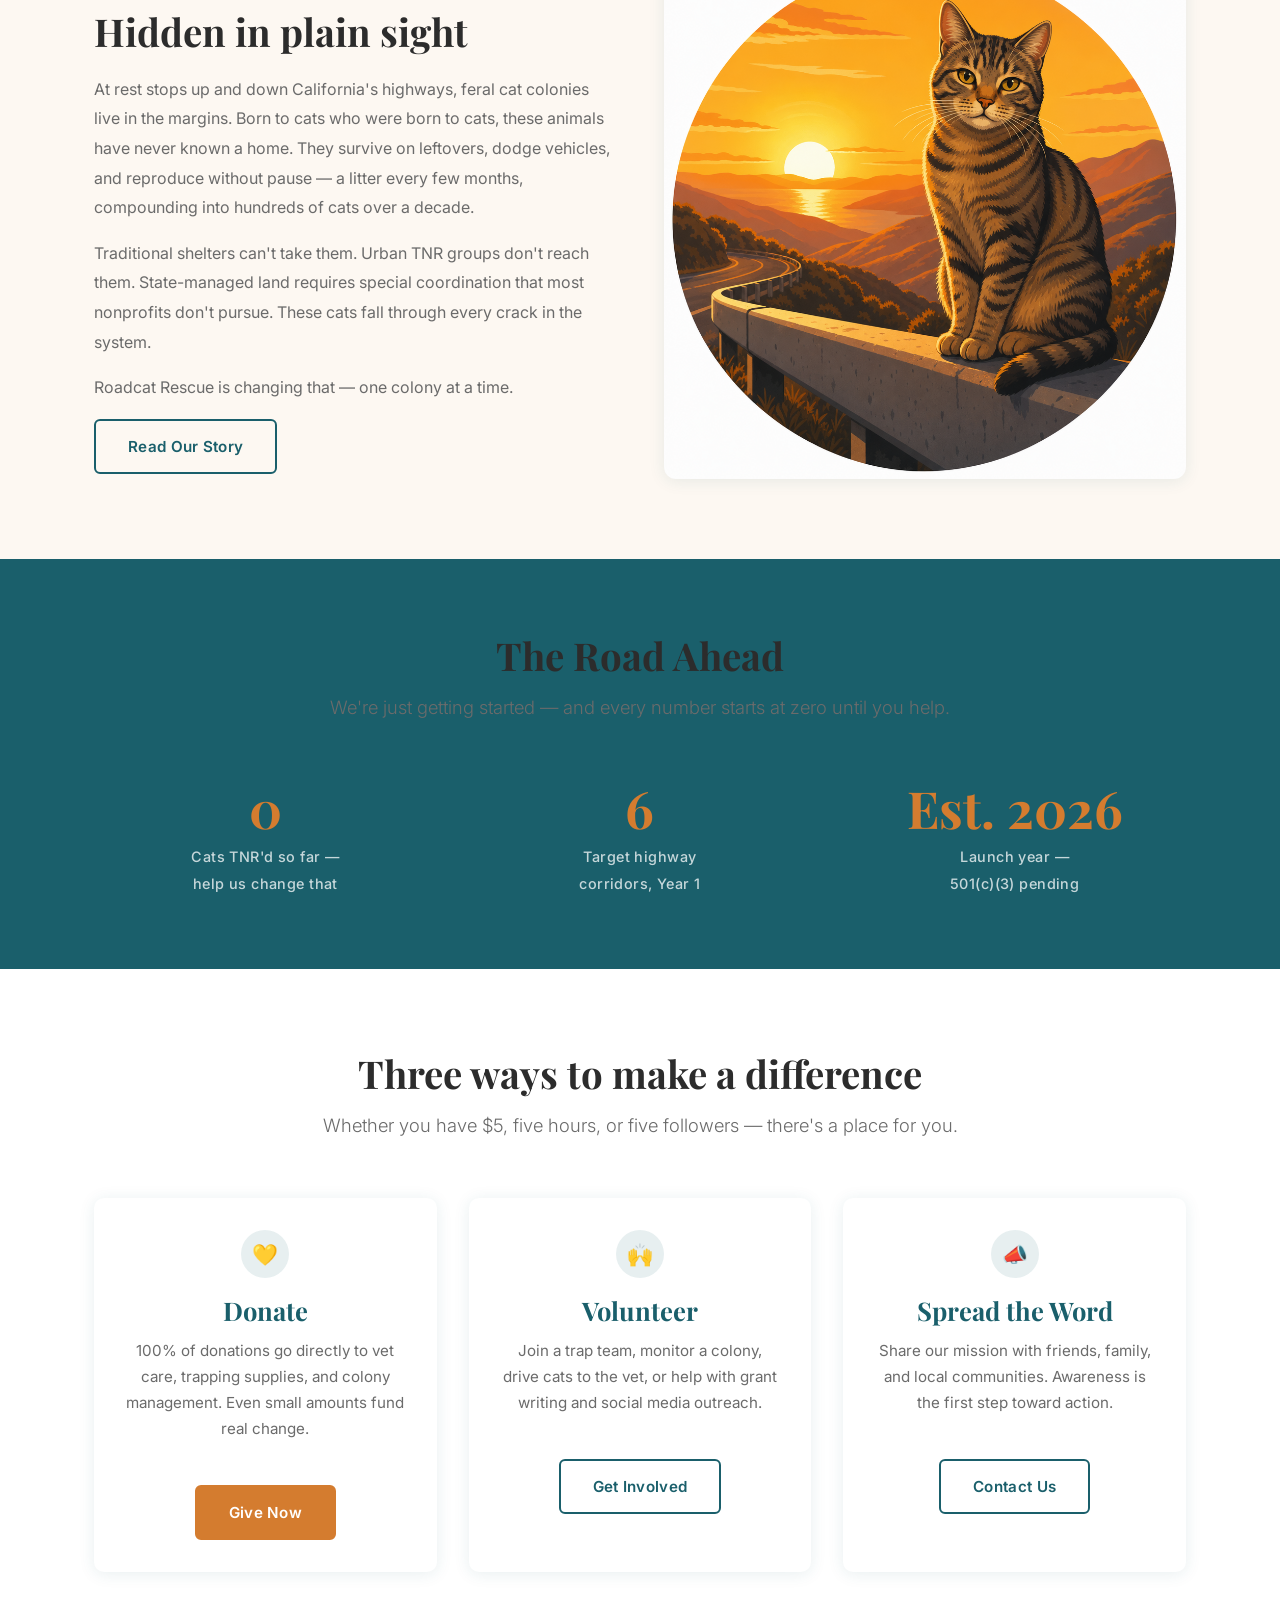
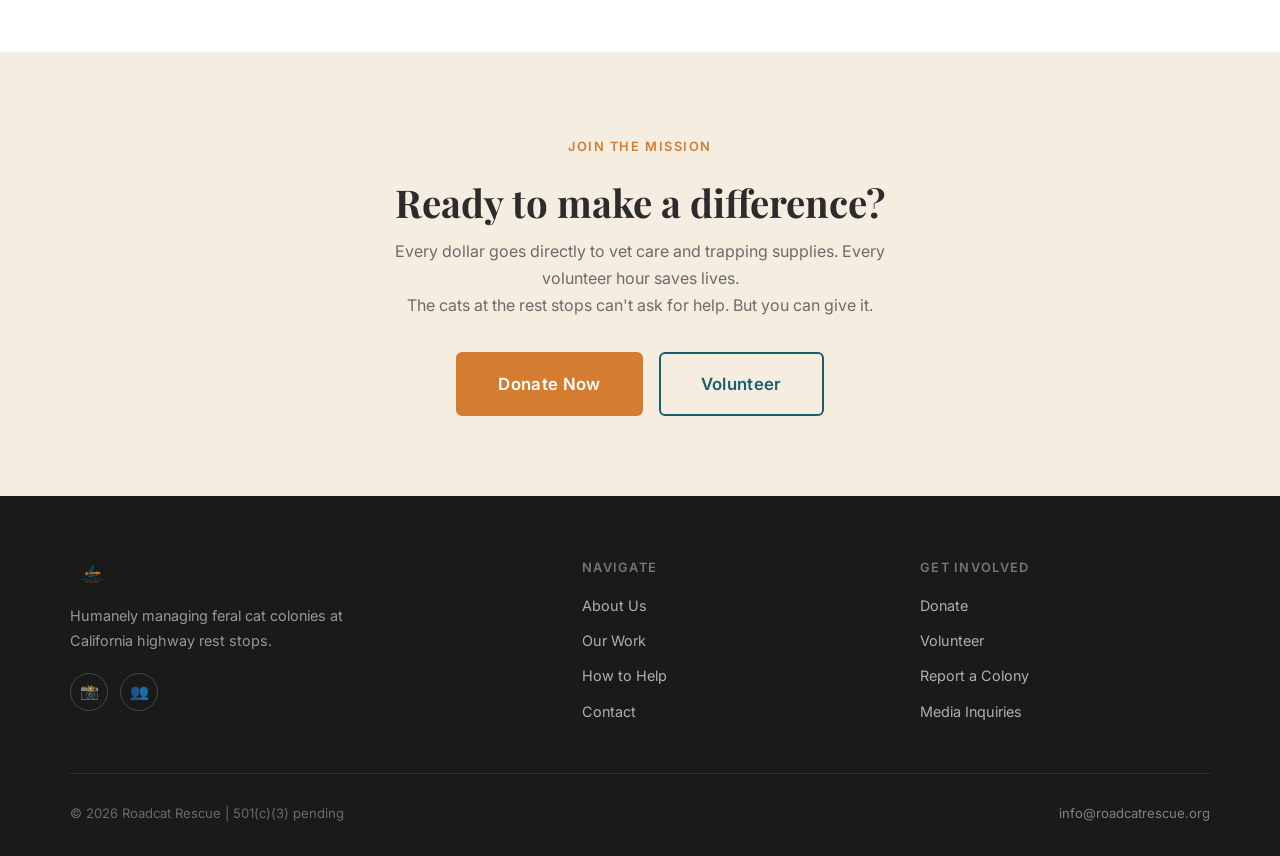
==== commit b3699182: "Add real images: logo, hero cats, profile cat — replace placeholders" ====
--- a/index.html
+++ b/index.html
@@ -13,8 +13,7 @@
   <header class="site-header">
     <nav class="nav-wrapper" aria-label="Main navigation">
       <a href="index.html" class="nav-logo" aria-label="Roadcat Rescue home">
-        <span class="nav-logo__icon">🐾</span>
-        <span class="nav-logo__text">Roadcat Rescue</span>
+        <img src="images/logo.png" alt="Roadcat Rescue" class="nav-logo__img" style="height:38px;width:auto;vertical-align:middle;">
       </a>
 
       <button class="nav-toggle" aria-label="Toggle navigation" aria-expanded="false">
@@ -50,9 +49,9 @@
         </div>
         <div class="hero__image-wrap">
           <img
-            src="https://placehold.co/600x420/1a5f6b/fdf8f2?text=Photo+Coming+Soon"
-            alt="Feral cat at a California highway rest stop"
-            class="img-placeholder hero__image"
+            src="images/hero-cats.png"
+            alt="Two feral cats resting on a hillside above a California highway rest stop"
+            class="hero__image"
             width="600" height="420"
           />
         </div>
@@ -111,7 +110,7 @@
           </div>
           <div class="story-image">
             <img
-              src="https://placehold.co/520x400/d47c2f/ffffff?text=Colony+Life"
+              src="images/profile-cat.png"
               alt="Feral cats at a rest stop colony"
               class="img-placeholder"
               width="520" height="400"
@@ -198,8 +197,7 @@
     <div class="footer-grid">
       <div class="footer-brand">
         <a href="index.html" class="nav-logo">
-          <span class="nav-logo__icon">🐾</span>
-          <span class="nav-logo__text">Roadcat Rescue</span>
+          <img src="images/logo.png" alt="Roadcat Rescue" class="nav-logo__img" style="height:32px;width:auto;vertical-align:middle;">
         </a>
         <p>Humanely managing feral cat colonies at California highway rest stops.</p>
         <div class="footer-social">
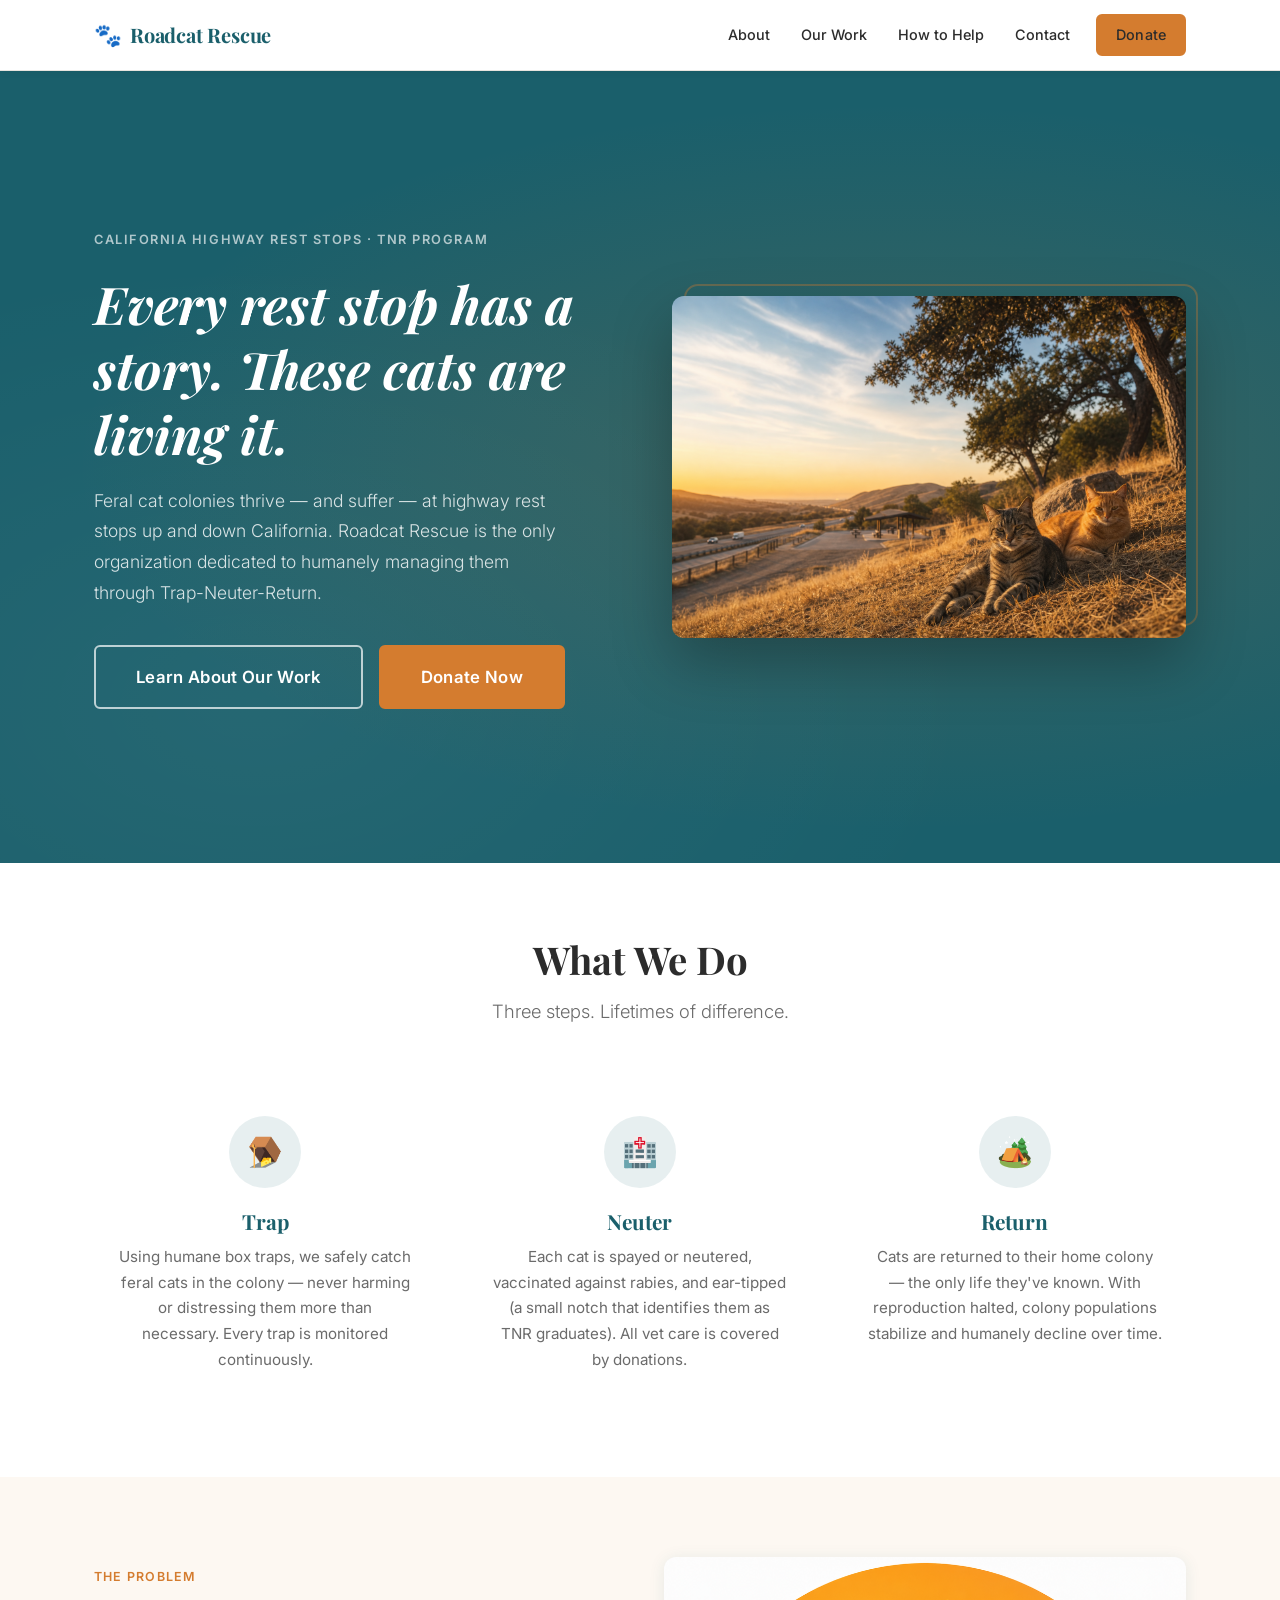
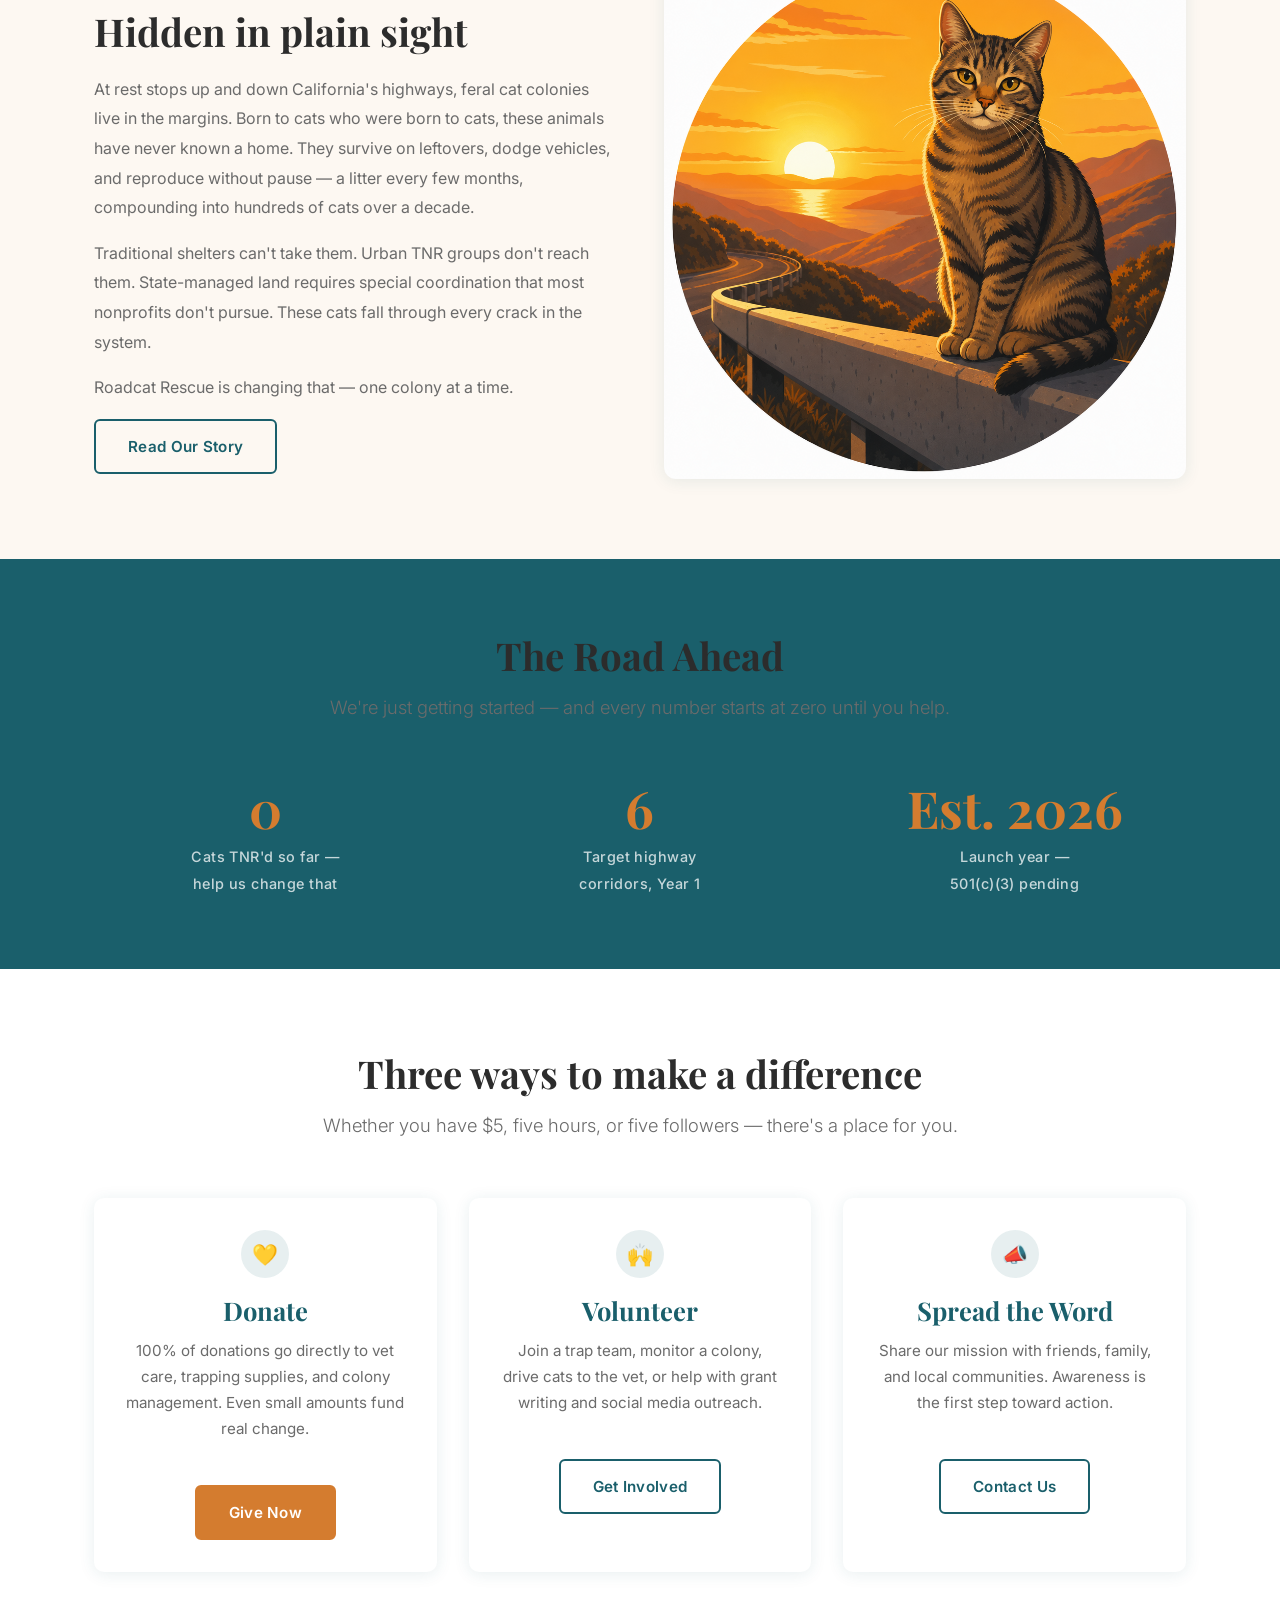
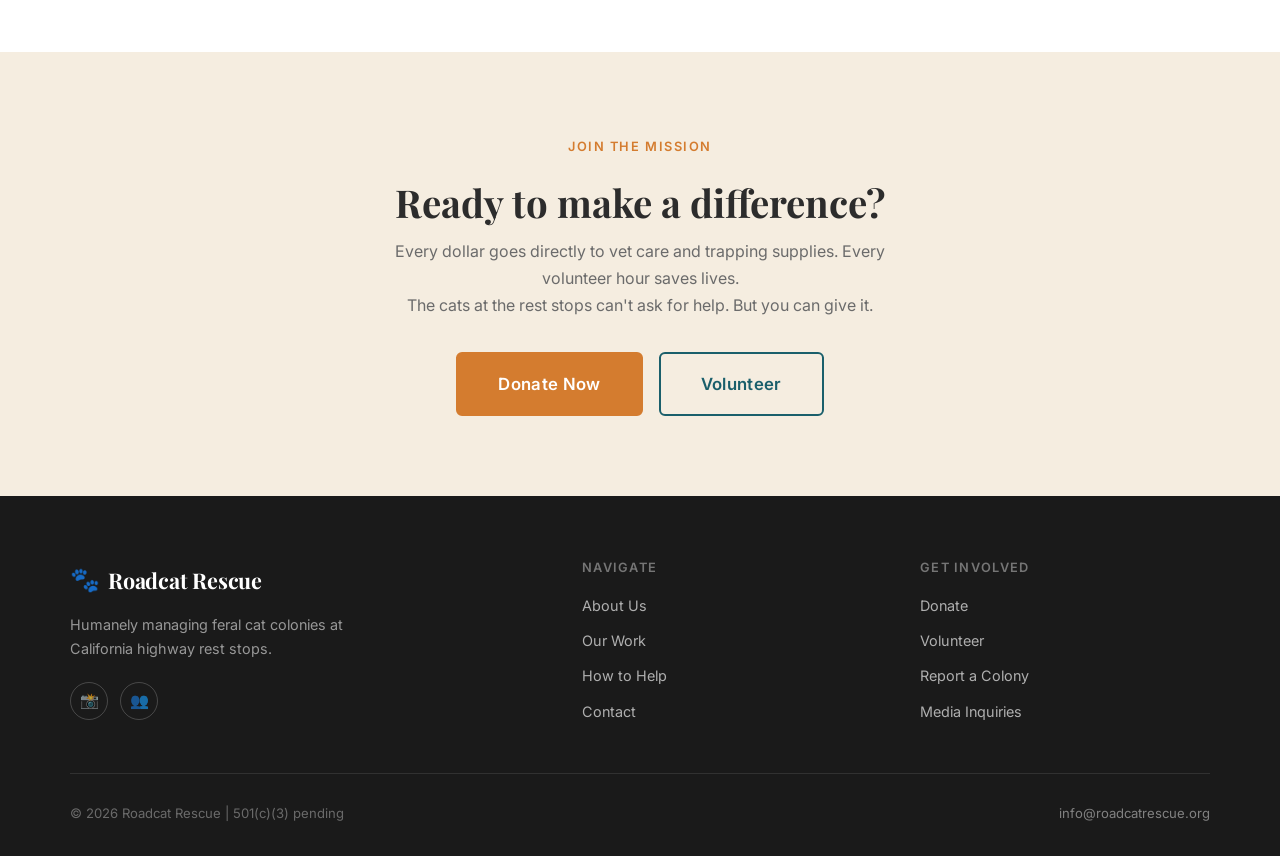
==== commit 653842b6: "Revert nav logo to emoji — keep logo.png for future use" ====
--- a/index.html
+++ b/index.html
@@ -13,7 +13,8 @@
   <header class="site-header">
     <nav class="nav-wrapper" aria-label="Main navigation">
       <a href="index.html" class="nav-logo" aria-label="Roadcat Rescue home">
-        <img src="images/logo.png" alt="Roadcat Rescue" class="nav-logo__img" style="height:38px;width:auto;vertical-align:middle;">
+        <span class="nav-logo__icon">🐾</span>
+        <span class="nav-logo__text">Roadcat Rescue</span>
       </a>
 
       <button class="nav-toggle" aria-label="Toggle navigation" aria-expanded="false">
@@ -197,7 +198,8 @@
     <div class="footer-grid">
       <div class="footer-brand">
         <a href="index.html" class="nav-logo">
-          <img src="images/logo.png" alt="Roadcat Rescue" class="nav-logo__img" style="height:32px;width:auto;vertical-align:middle;">
+          <span class="nav-logo__icon">🐾</span>
+          <span class="nav-logo__text">Roadcat Rescue</span>
         </a>
         <p>Humanely managing feral cat colonies at California highway rest stops.</p>
         <div class="footer-social">
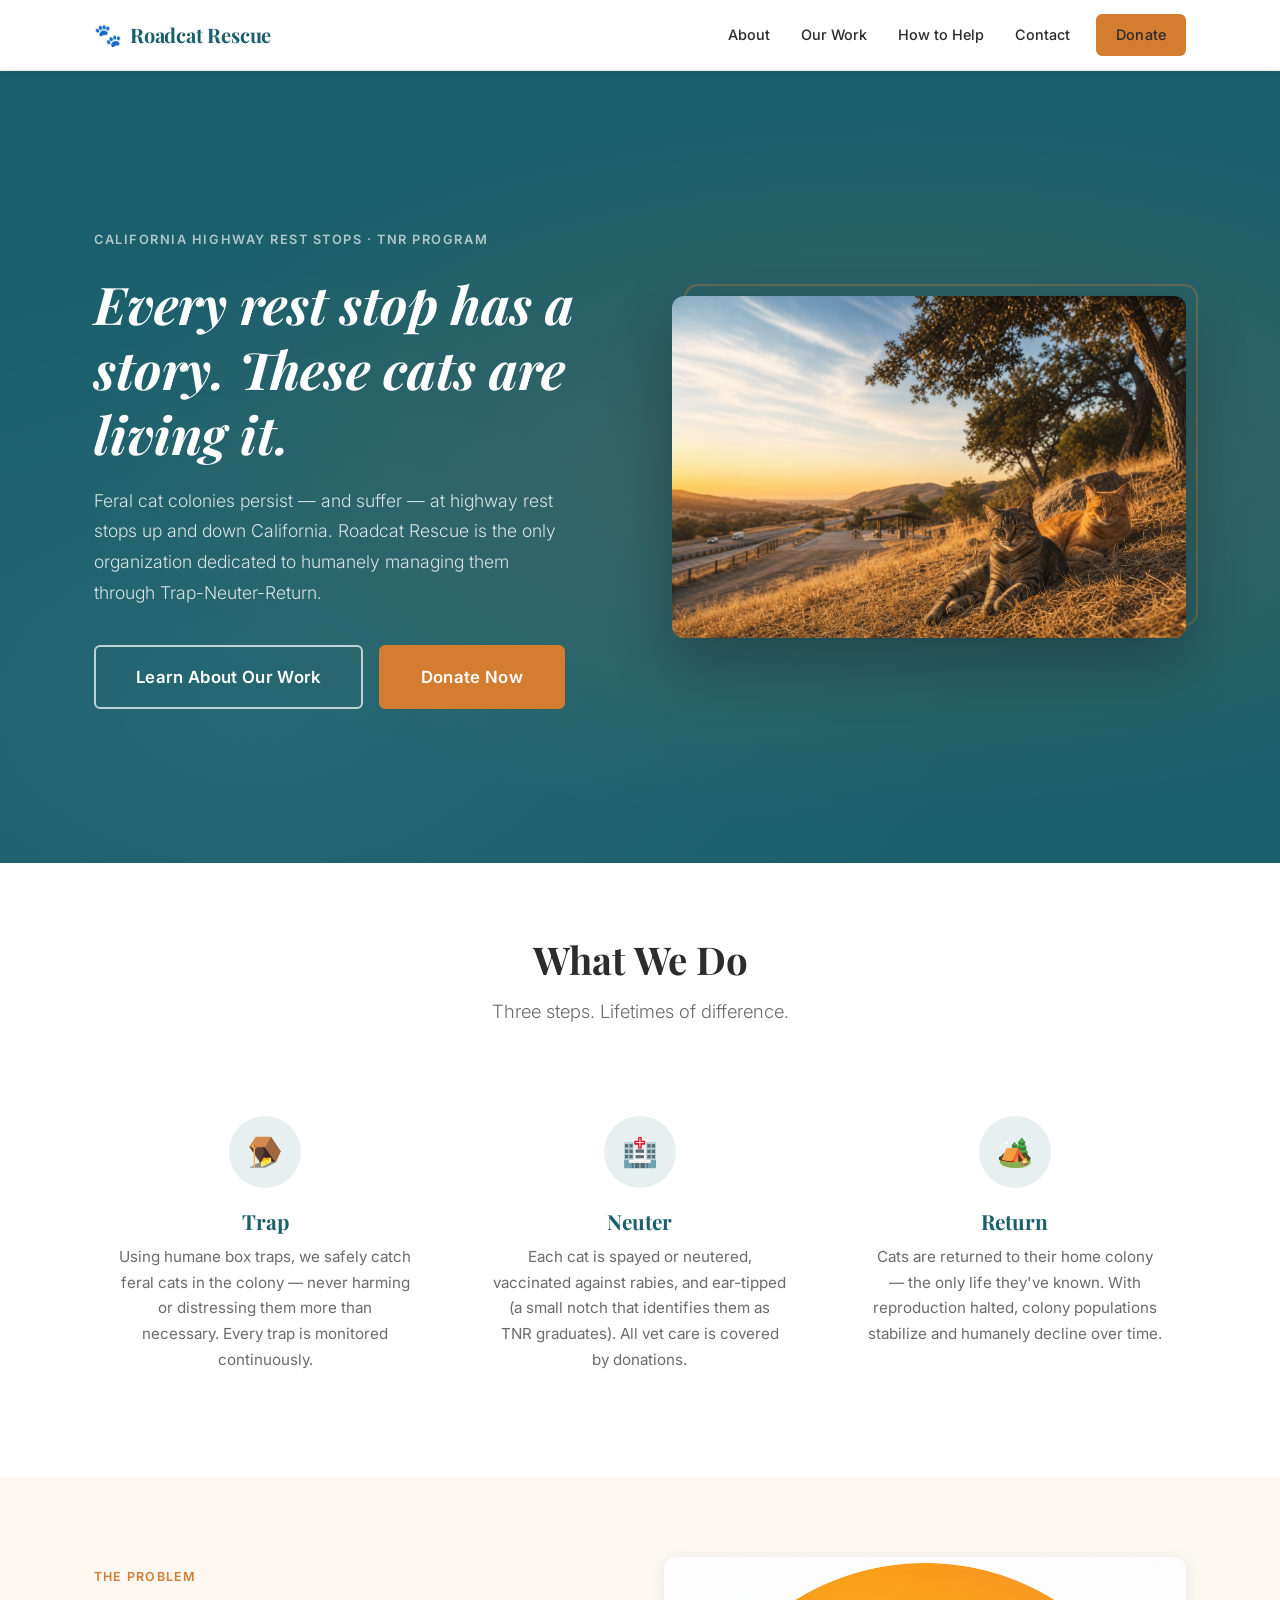
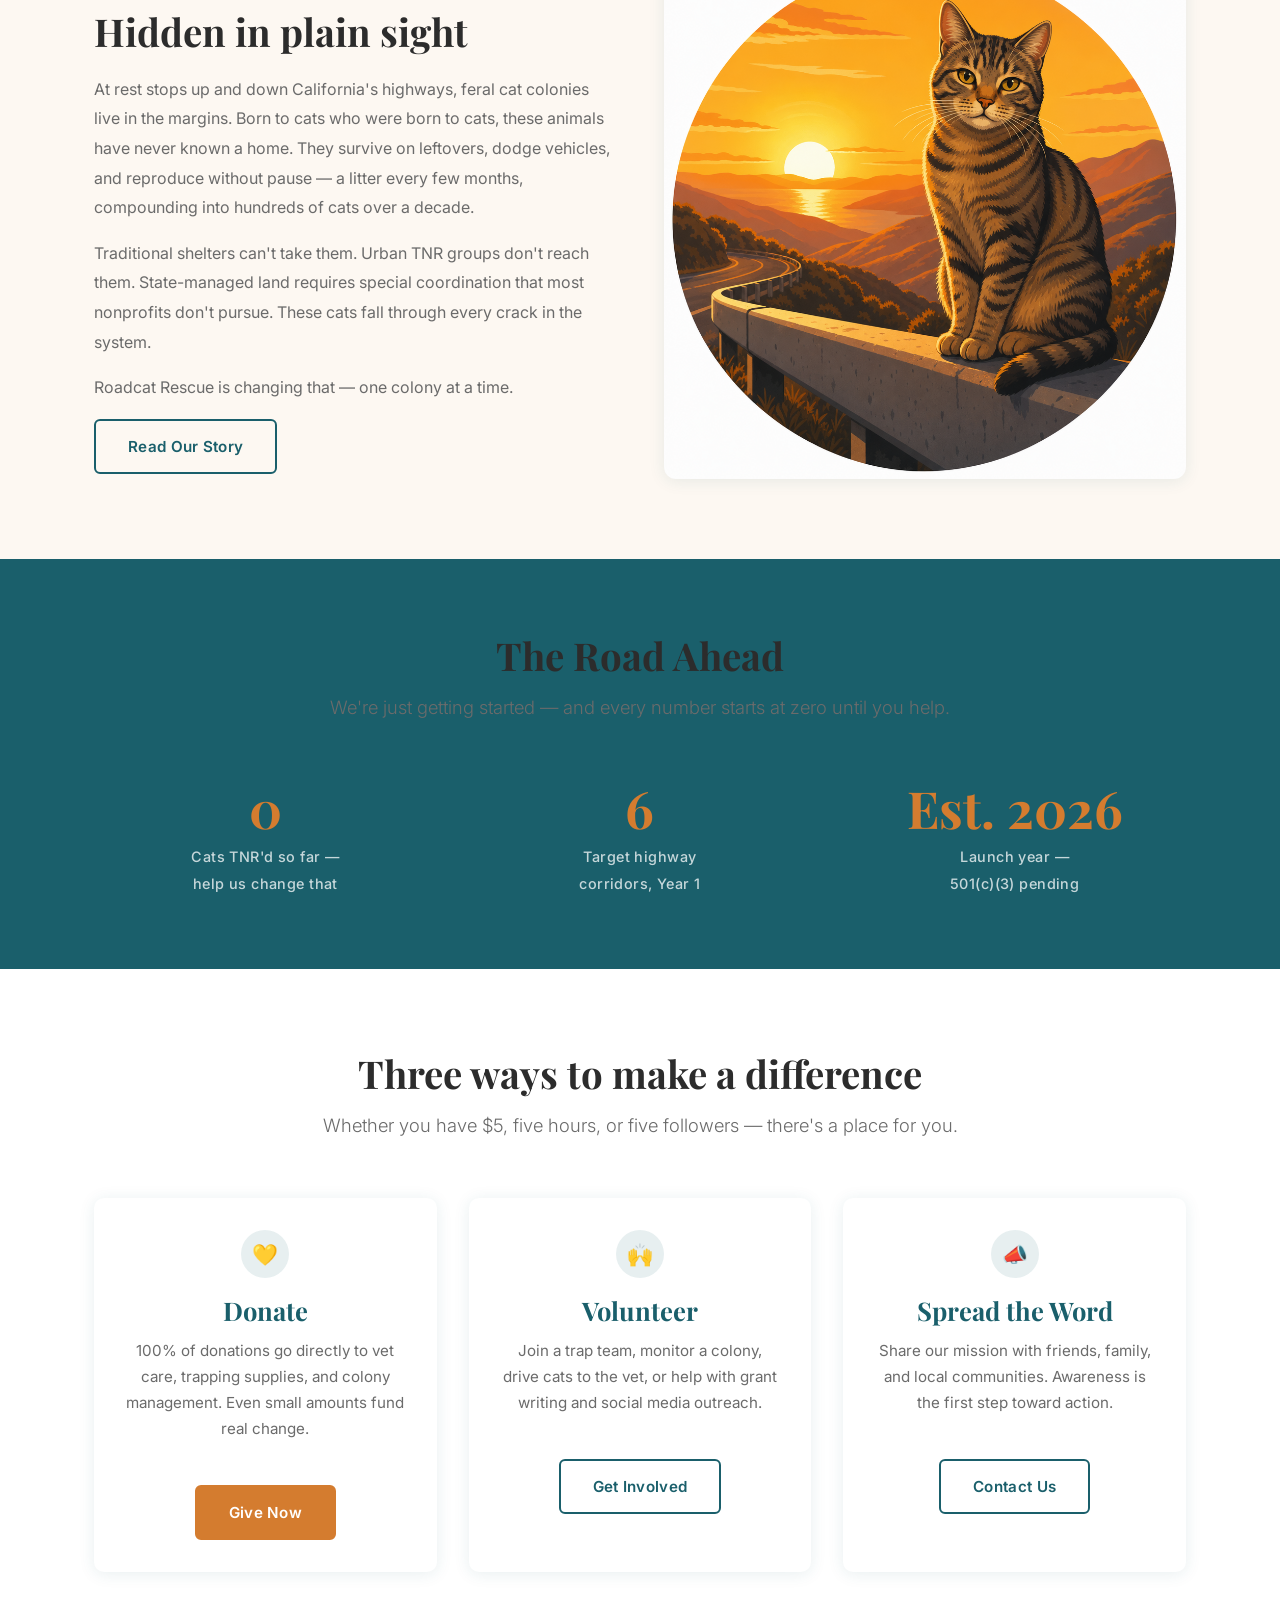
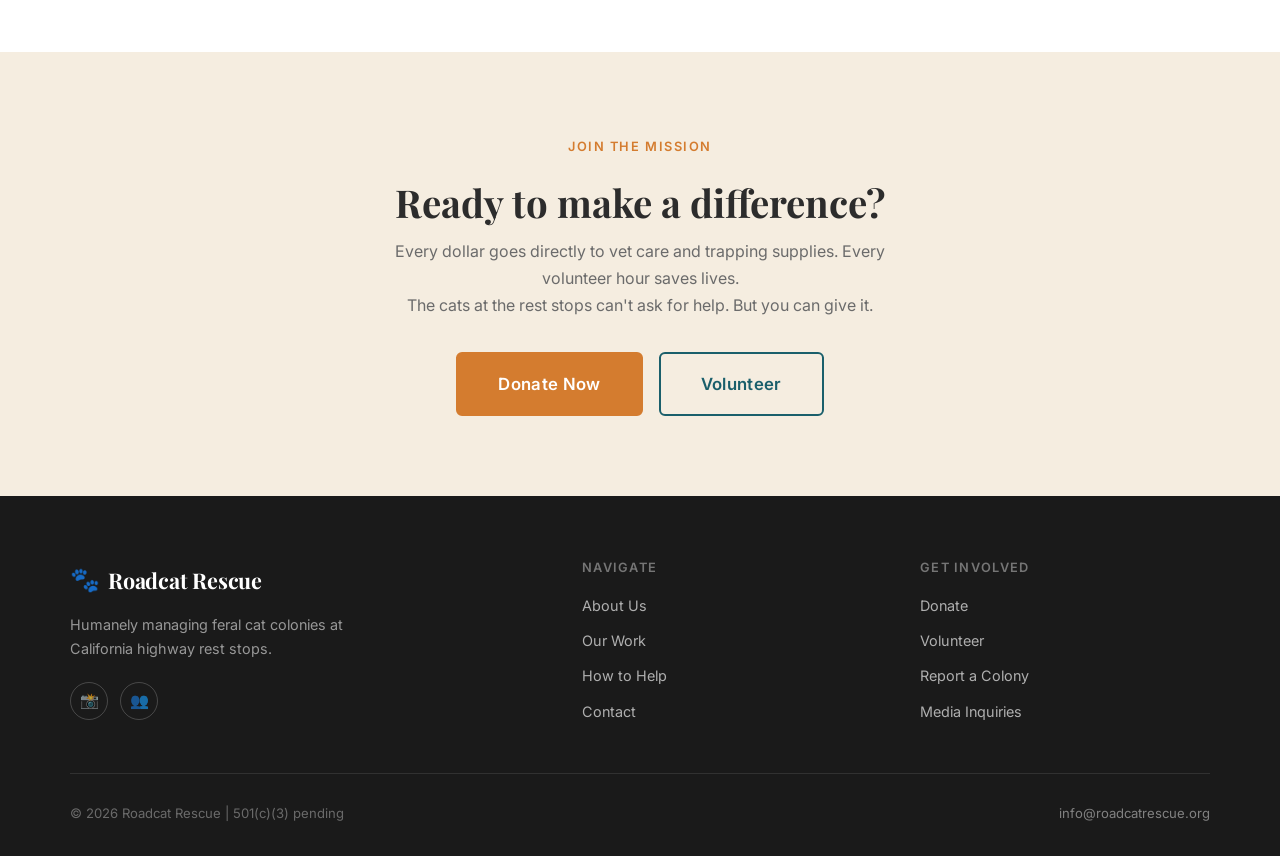
==== commit 8ab057d7: "Replace 'thrive' with 'persist' in homepage headline" ====
--- a/index.html
+++ b/index.html
@@ -40,7 +40,7 @@
           <span class="hero__eyebrow">California Highway Rest Stops · TNR Program</span>
           <h1 class="hero__title" id="hero-heading">Every rest stop has a story. These cats are living it.</h1>
           <p class="hero__subtitle">
-            Feral cat colonies thrive — and suffer — at highway rest stops up and down California.
+            Feral cat colonies persist — and suffer — at highway rest stops up and down California.
             Roadcat Rescue is the only organization dedicated to humanely managing them through Trap-Neuter-Return.
           </p>
           <div class="btn-group">
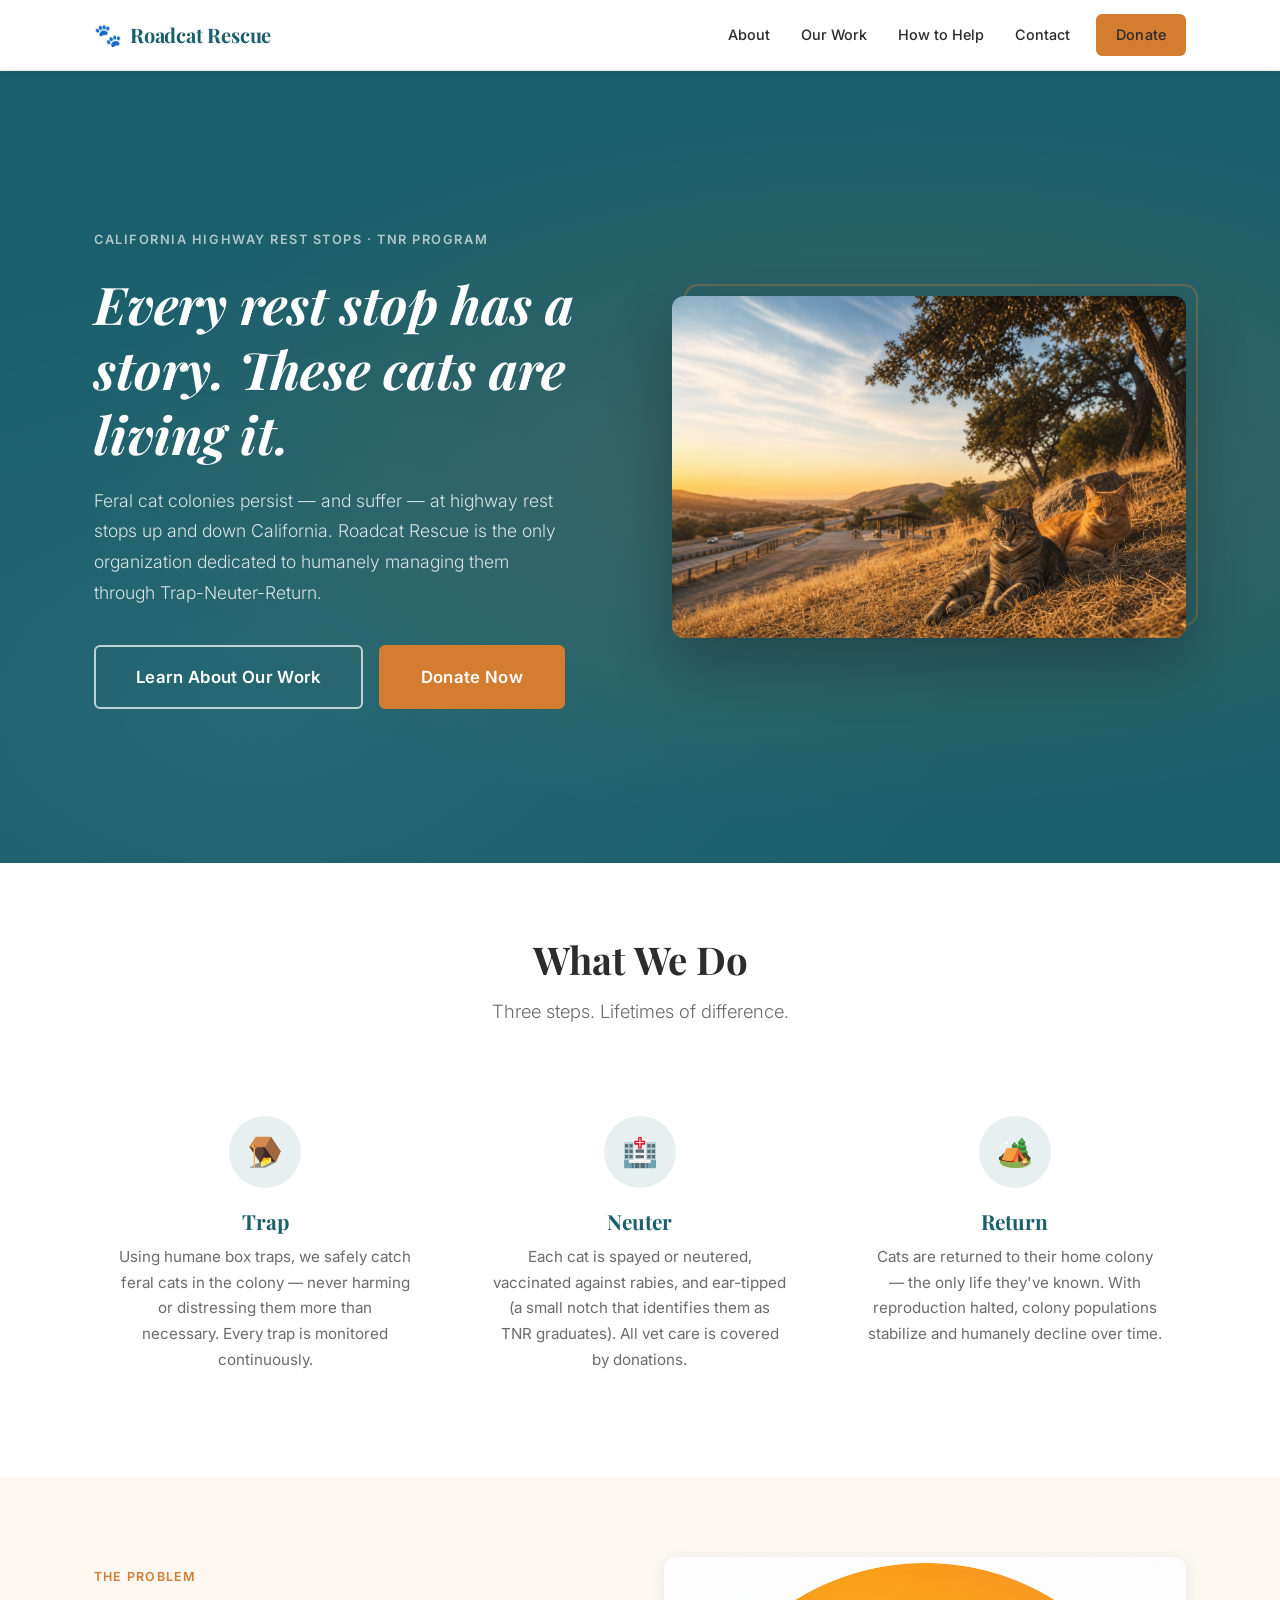
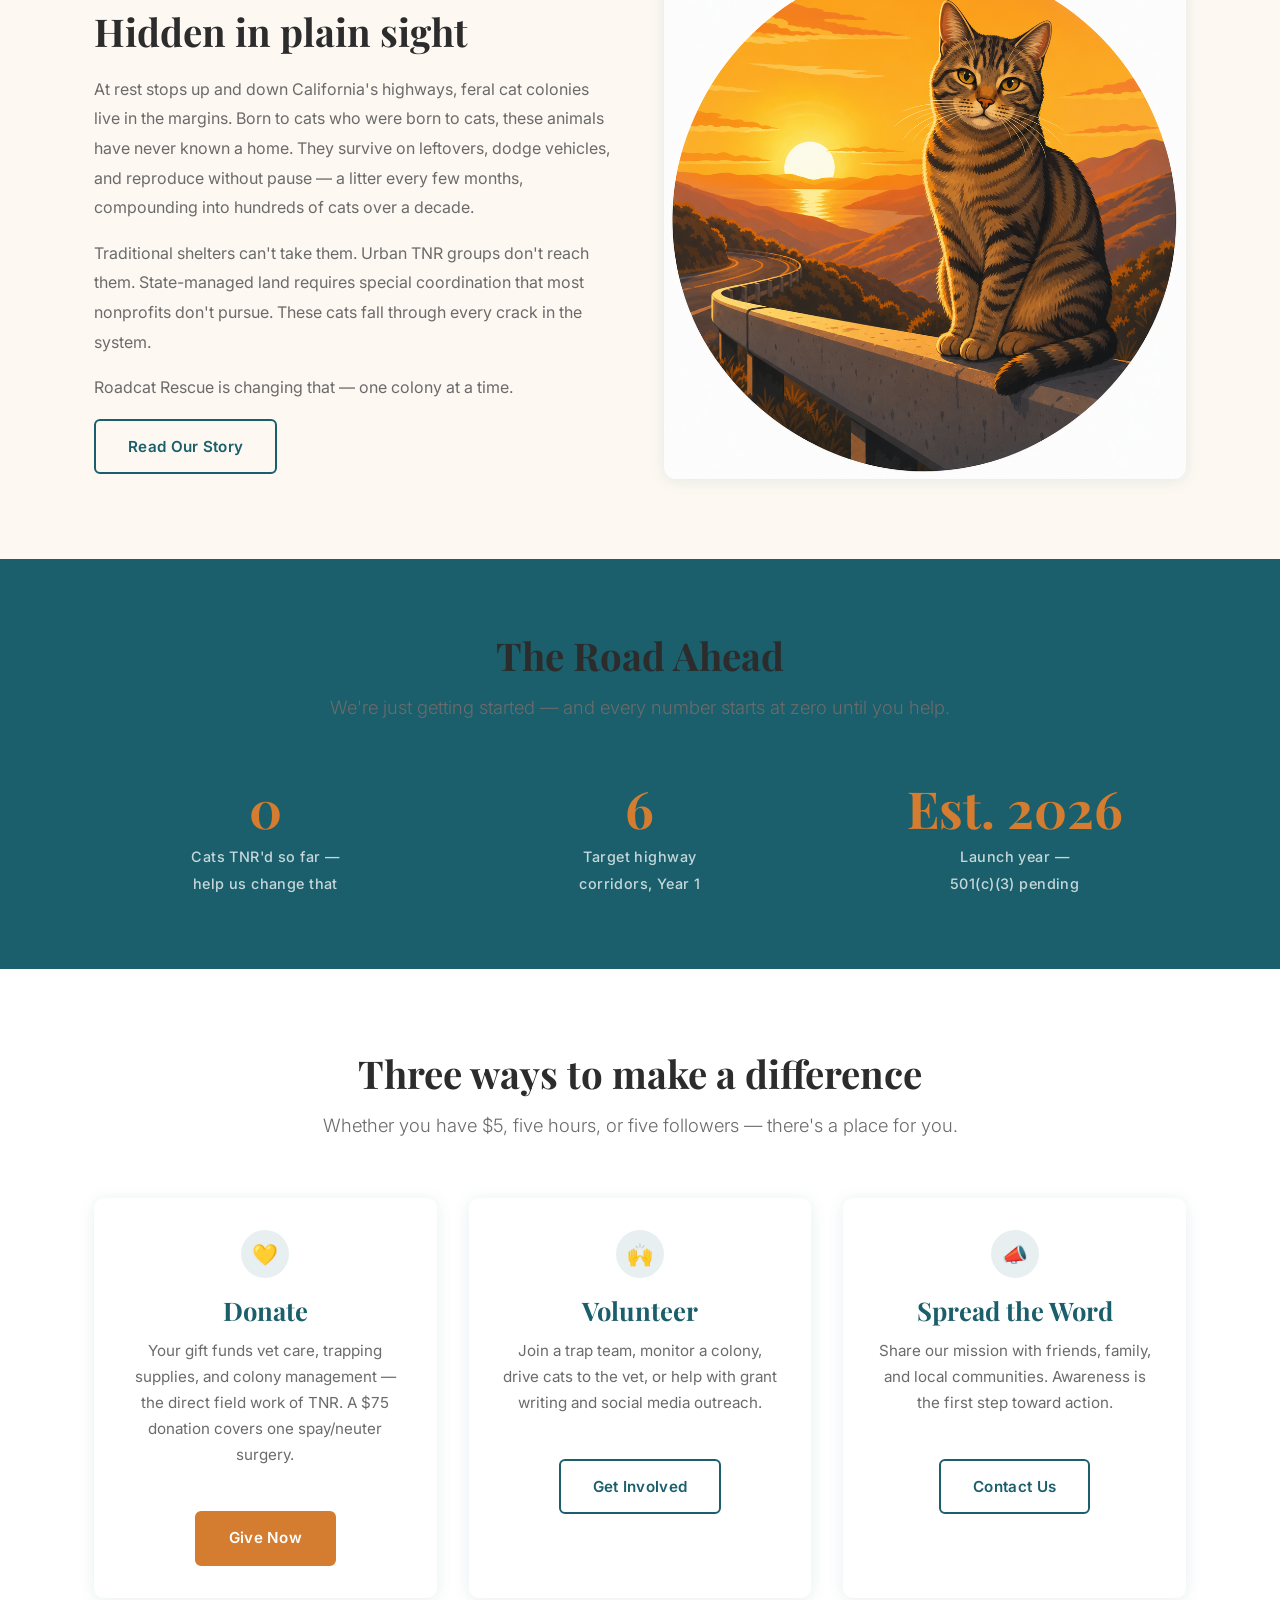
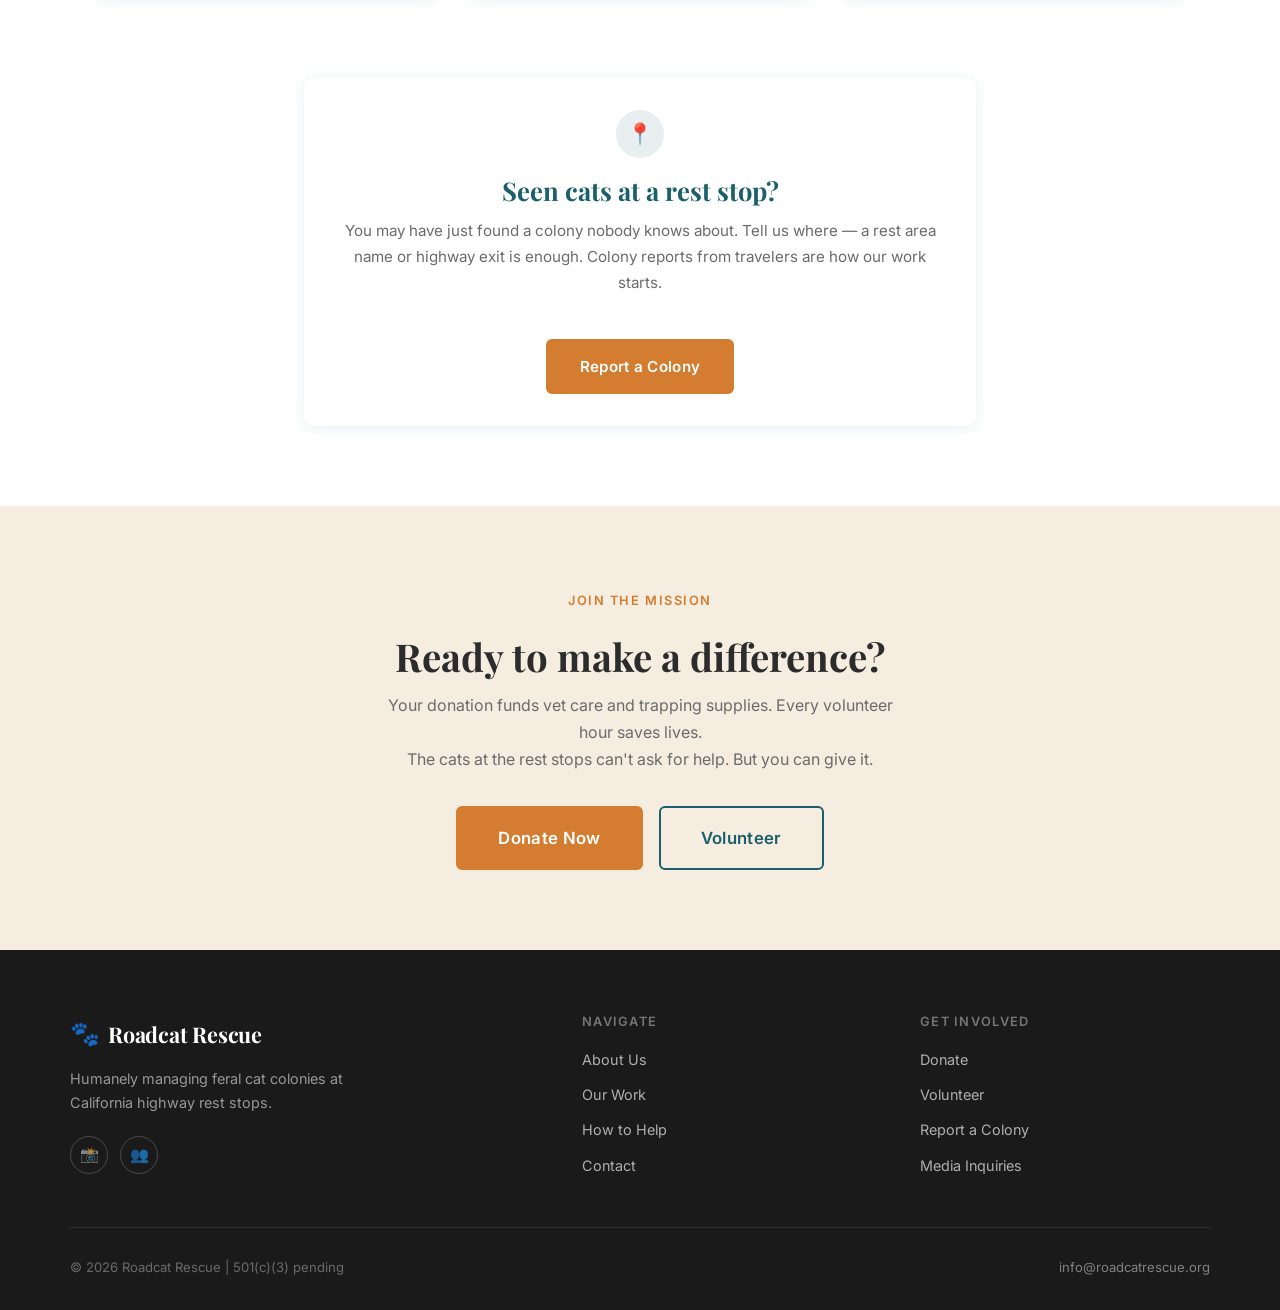
==== commit c1496526: "Donor trust fixes: remove false fiscal-sponsor claim, honest 501c3 framing, soften 100% claims, cons" ====
--- a/index.html
+++ b/index.html
@@ -6,6 +6,17 @@
   <meta name="description" content="Roadcat Rescue humanely manages feral cat colonies at California highway rest stops through Trap-Neuter-Return. Help us protect the cats living in the margins." />
   <title>Roadcat Rescue — Feral Cat TNR at California Highway Rest Stops</title>
   <link rel="stylesheet" href="css/style.css" />
+  <meta property="og:type" content="website" />
+  <meta property="og:site_name" content="Roadcat Rescue" />
+  <meta property="og:title" content="Roadcat Rescue — Feral Cat TNR at California Highway Rest Stops" />
+  <meta property="og:description" content="Roadcat Rescue humanely manages feral cat colonies at California highway rest stops through Trap-Neuter-Return. Help us protect the cats living in the margins." />
+  <meta property="og:url" content="https://roadcatrescue.org/" />
+  <meta property="og:image" content="https://roadcatrescue.org/images/hero-cats.png" />
+  <meta name="twitter:card" content="summary_large_image" />
+  <meta name="twitter:title" content="Roadcat Rescue — Feral Cat TNR at California Highway Rest Stops" />
+  <meta name="twitter:description" content="Roadcat Rescue humanely manages feral cat colonies at California highway rest stops through Trap-Neuter-Return. Help us protect the cats living in the margins." />
+  <meta name="twitter:image" content="https://roadcatrescue.org/images/hero-cats.png" />
+  <link rel="icon" href="data:image/svg+xml,%3Csvg xmlns='http://www.w3.org/2000/svg' viewBox='0 0 100 100'%3E%3Ctext y='.9em' font-size='90'%3E%F0%9F%90%BE%3C/text%3E%3C/svg%3E" />
 </head>
 <body>
 
@@ -156,7 +167,7 @@
           <div class="card" style="text-align:center;">
             <div class="icon-badge" style="margin:0 auto 1rem;" aria-hidden="true">💛</div>
             <h3>Donate</h3>
-            <p>100% of donations go directly to vet care, trapping supplies, and colony management. Even small amounts fund real change.</p>
+            <p>Your gift funds vet care, trapping supplies, and colony management — the direct field work of TNR. A $75 donation covers one spay/neuter surgery.</p>
             <br>
             <a href="#donate" class="btn btn--amber">Give Now</a>
           </div>
@@ -178,12 +189,25 @@
       </div>
     </section>
 
+    <!-- ===== REPORT A COLONY STRIP ===== -->
+    <section class="section section--white" aria-labelledby="report-heading" style="padding-top:0;">
+      <div class="container" style="text-align:center; max-width:720px;">
+        <div class="card" style="text-align:center;">
+          <div class="icon-badge" style="margin:0 auto 1rem;" aria-hidden="true">📍</div>
+          <h3 id="report-heading">Seen cats at a rest stop?</h3>
+          <p>You may have just found a colony nobody knows about. Tell us where — a rest area name or highway exit is enough. Colony reports from travelers are how our work starts.</p>
+          <br>
+          <a href="contact.html#report" class="btn btn--amber">Report a Colony</a>
+        </div>
+      </div>
+    </section>
+
     <!-- ===== CTA STRIP ===== -->
     <section class="cta-strip" id="donate" aria-labelledby="cta-heading">
       <div class="container" style="text-align:center;">
         <span class="hero__eyebrow" style="color:var(--amber);">Join the Mission</span>
         <h2 id="cta-heading">Ready to make a difference?</h2>
-        <p>Every dollar goes directly to vet care and trapping supplies. Every volunteer hour saves lives.<br>The cats at the rest stops can't ask for help. But you can give it.</p>
+        <p>Your donation funds vet care and trapping supplies. Every volunteer hour saves lives.<br>The cats at the rest stops can't ask for help. But you can give it.</p>
         <div class="btn-group" style="justify-content:center;">
           <a href="#donate" class="btn btn--amber btn--lg">Donate Now</a>
           <a href="how-to-help.html" class="btn btn--outline-teal btn--lg">Volunteer</a>
@@ -203,8 +227,8 @@
         </a>
         <p>Humanely managing feral cat colonies at California highway rest stops.</p>
         <div class="footer-social">
-          <a href="#" aria-label="Instagram">📸</a>
-          <a href="#" aria-label="Facebook">👥</a>
+          <a href="https://instagram.com/roadcatrescue" target="_blank" rel="noopener" aria-label="Instagram">📸</a>
+          <a href="https://facebook.com/roadcatrescue" target="_blank" rel="noopener" aria-label="Facebook">👥</a>
         </div>
       </div>
       <div class="footer-col">
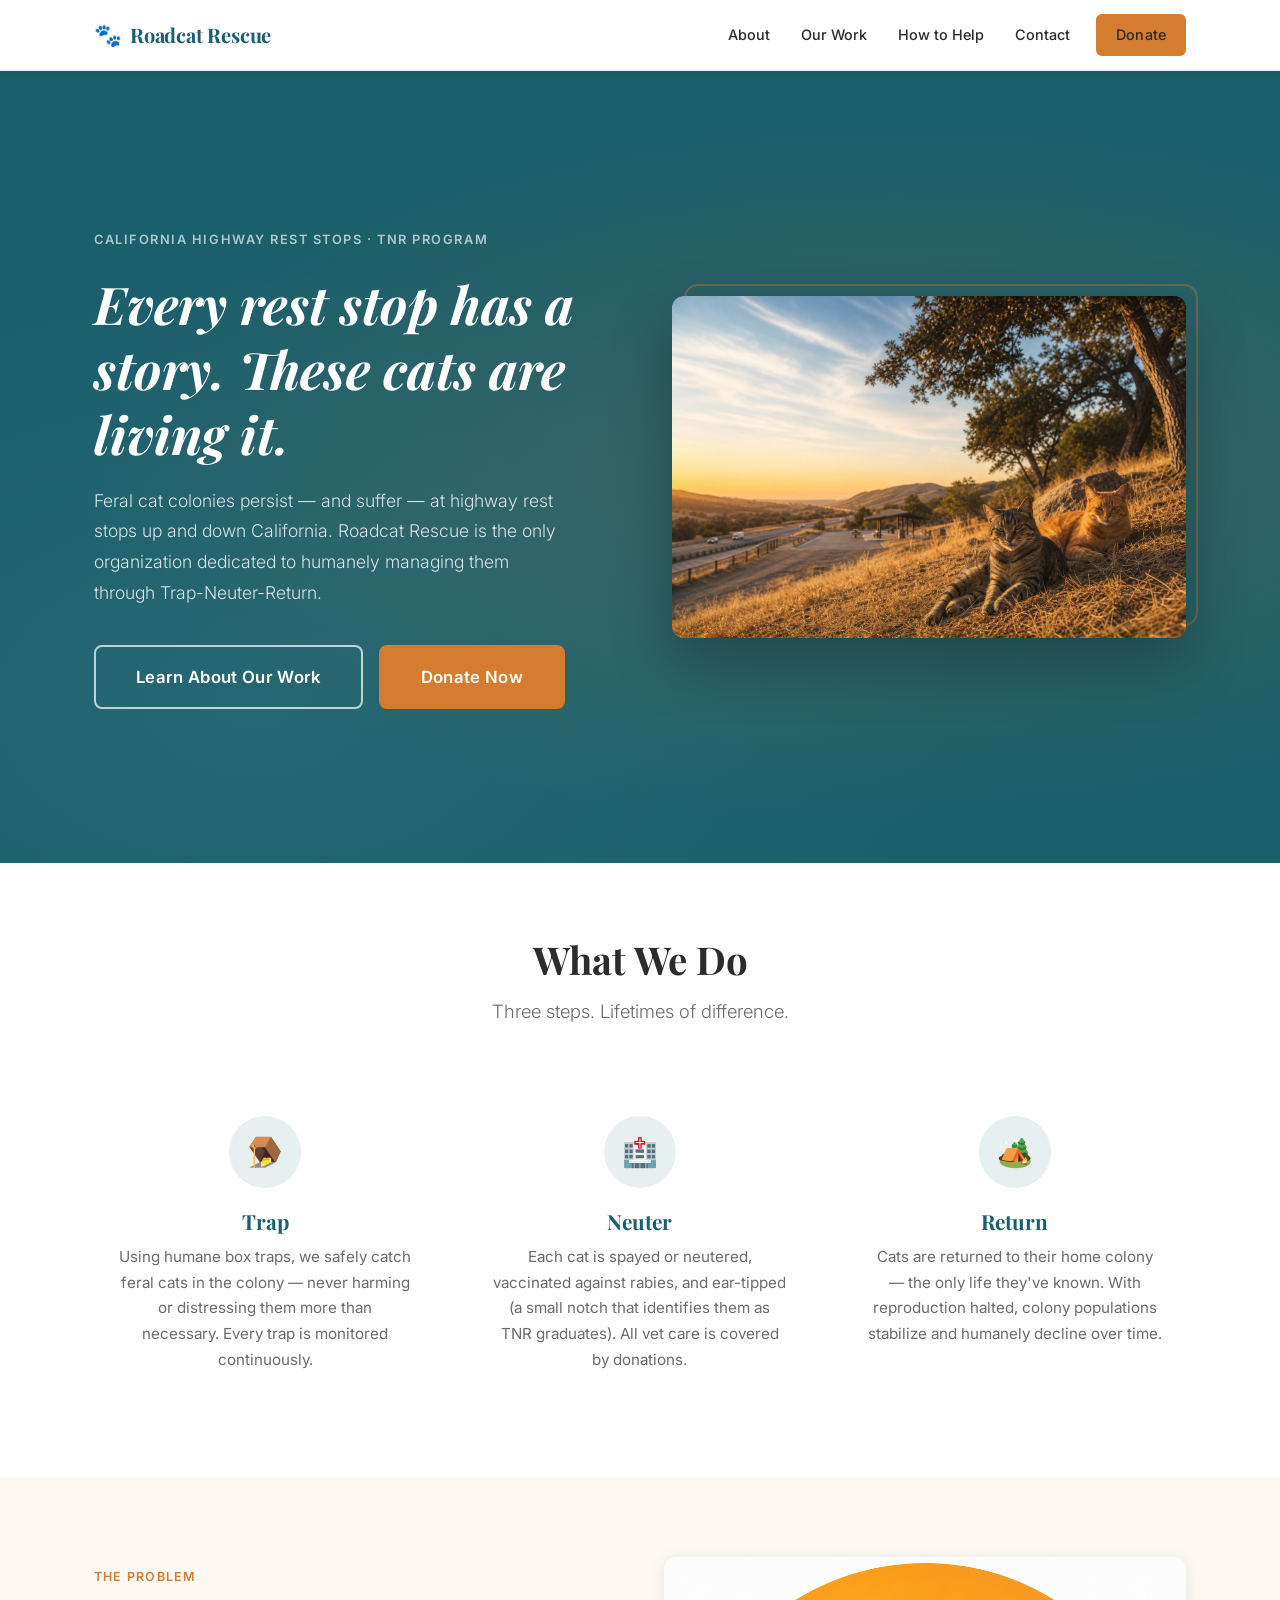
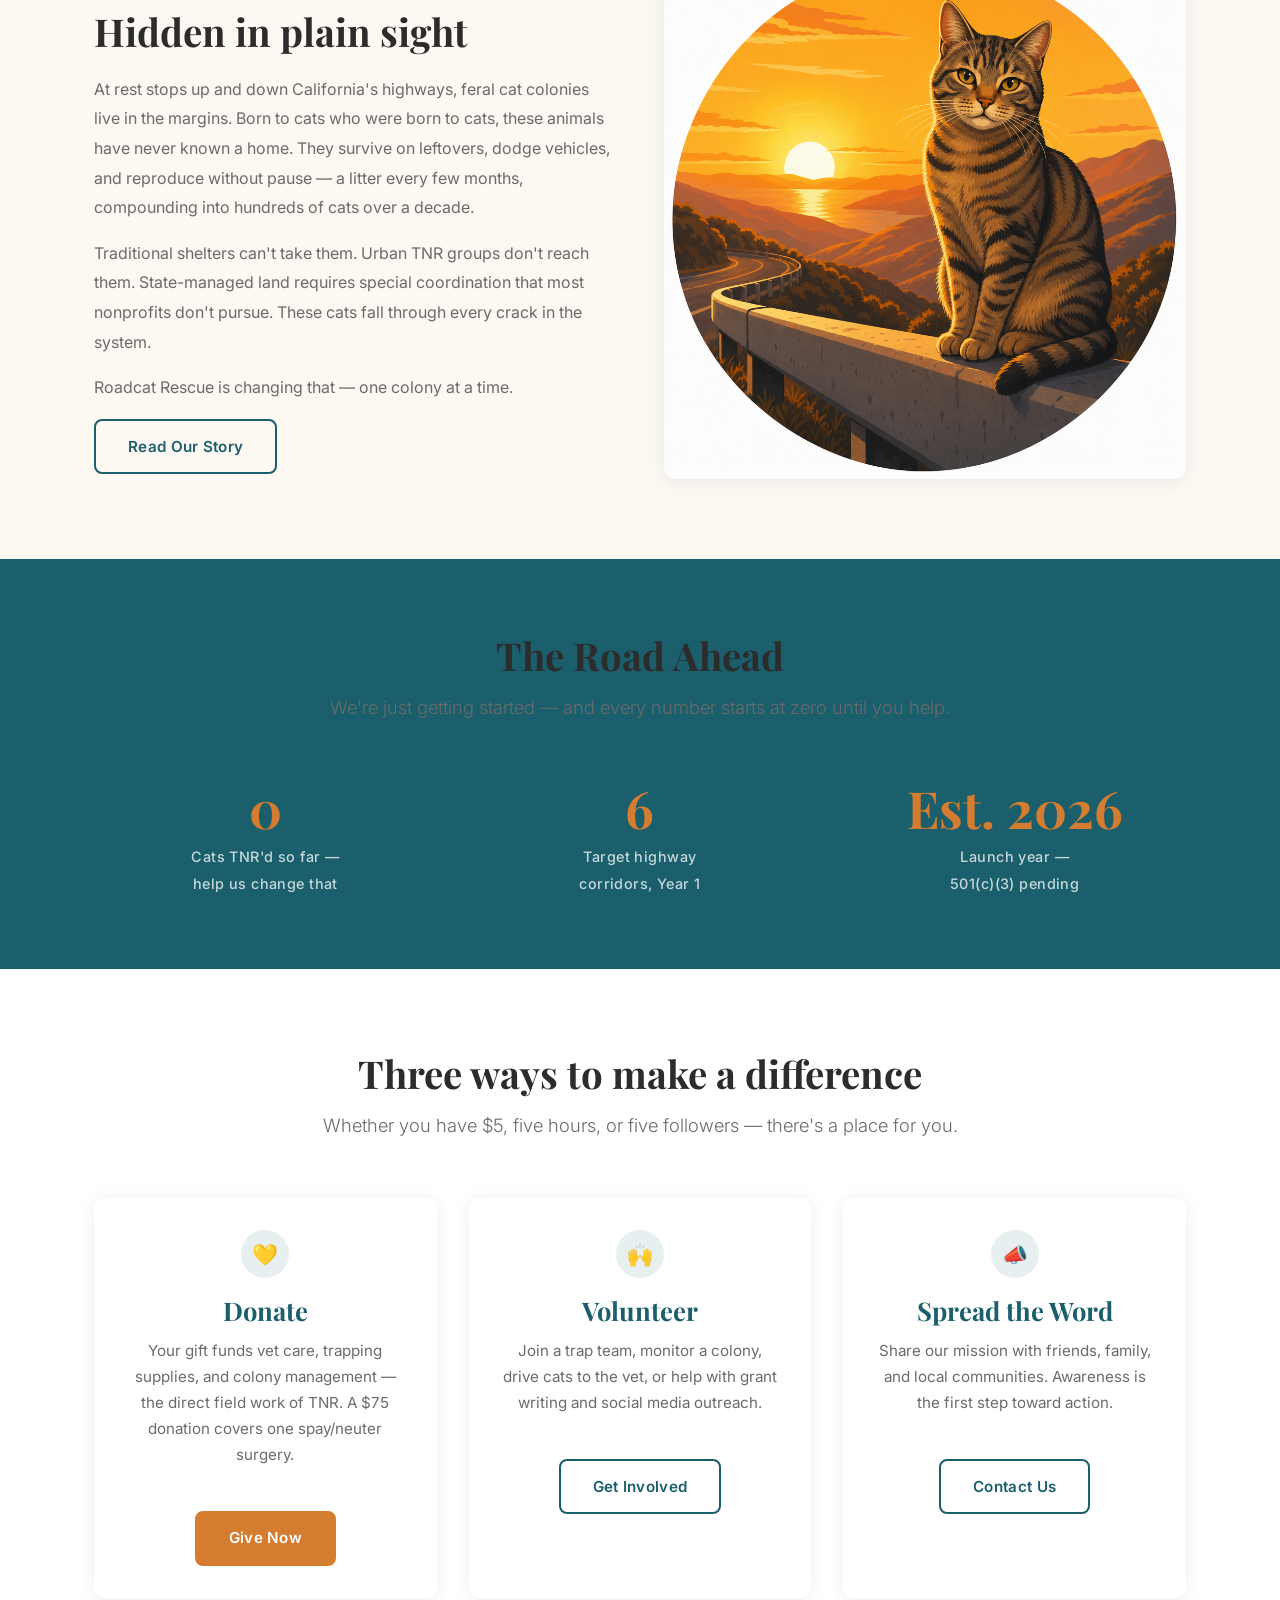
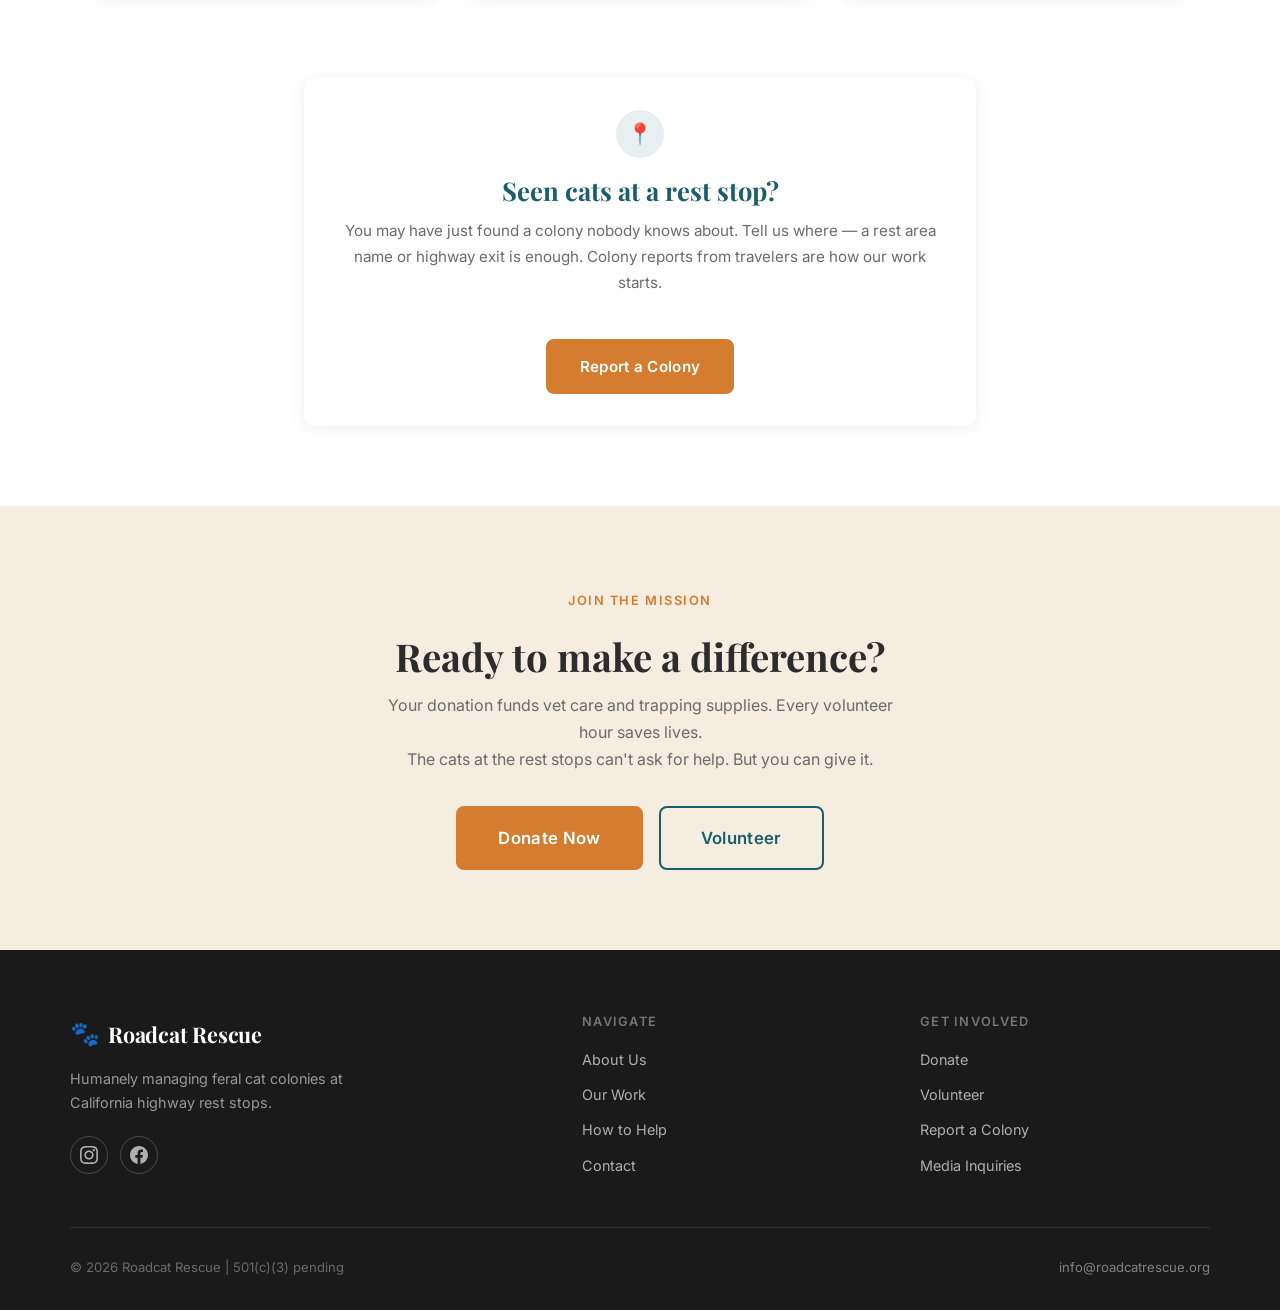
==== commit d1529685: "Polish: hover guards, button active state, inline styles to classes, SVG social icons - Replace blan" ====
--- a/index.html
+++ b/index.html
@@ -102,7 +102,7 @@
       <div class="container">
         <div class="grid-2">
           <div class="story-text">
-            <span class="hero__eyebrow" style="color: var(--amber); letter-spacing: 0.1em; font-size: 0.78rem;">The Problem</span>
+          <span class="hero__eyebrow story-eyebrow">The Problem</span>
             <h2 id="story-heading">Hidden in plain sight</h2>
             <p>
               At rest stops up and down California's highways, feral cat colonies live in the margins.
@@ -164,22 +164,22 @@
           <p class="lead">Whether you have $5, five hours, or five followers — there's a place for you.</p>
         </div>
         <div class="grid-3">
-          <div class="card" style="text-align:center;">
-            <div class="icon-badge" style="margin:0 auto 1rem;" aria-hidden="true">💛</div>
+          <div class="card card--center">
+            <div class="icon-badge icon-badge--center" aria-hidden="true">💛</div>
             <h3>Donate</h3>
             <p>Your gift funds vet care, trapping supplies, and colony management — the direct field work of TNR. A $75 donation covers one spay/neuter surgery.</p>
             <br>
             <a href="#donate" class="btn btn--amber">Give Now</a>
           </div>
-          <div class="card" style="text-align:center;">
-            <div class="icon-badge" style="margin:0 auto 1rem;" aria-hidden="true">🙌</div>
+          <div class="card card--center">
+            <div class="icon-badge icon-badge--center" aria-hidden="true">🙌</div>
             <h3>Volunteer</h3>
             <p>Join a trap team, monitor a colony, drive cats to the vet, or help with grant writing and social media outreach.</p>
             <br>
             <a href="how-to-help.html" class="btn btn--outline-teal">Get Involved</a>
           </div>
-          <div class="card" style="text-align:center;">
-            <div class="icon-badge" style="margin:0 auto 1rem;" aria-hidden="true">📣</div>
+          <div class="card card--center">
+            <div class="icon-badge icon-badge--center" aria-hidden="true">📣</div>
             <h3>Spread the Word</h3>
             <p>Share our mission with friends, family, and local communities. Awareness is the first step toward action.</p>
             <br>
@@ -190,10 +190,10 @@
     </section>
 
     <!-- ===== REPORT A COLONY STRIP ===== -->
-    <section class="section section--white" aria-labelledby="report-heading" style="padding-top:0;">
-      <div class="container" style="text-align:center; max-width:720px;">
-        <div class="card" style="text-align:center;">
-          <div class="icon-badge" style="margin:0 auto 1rem;" aria-hidden="true">📍</div>
+    <section class="section section--white section--no-top" aria-labelledby="report-heading">
+      <div class="container container--narrow text-center">
+        <div class="card card--center">
+          <div class="icon-badge icon-badge--center" aria-hidden="true">📍</div>
           <h3 id="report-heading">Seen cats at a rest stop?</h3>
           <p>You may have just found a colony nobody knows about. Tell us where — a rest area name or highway exit is enough. Colony reports from travelers are how our work starts.</p>
           <br>
@@ -204,11 +204,11 @@
 
     <!-- ===== CTA STRIP ===== -->
     <section class="cta-strip" id="donate" aria-labelledby="cta-heading">
-      <div class="container" style="text-align:center;">
-        <span class="hero__eyebrow" style="color:var(--amber);">Join the Mission</span>
+      <div class="container text-center">
+        <span class="hero__eyebrow eyebrow--amber">Join the Mission</span>
         <h2 id="cta-heading">Ready to make a difference?</h2>
         <p>Your donation funds vet care and trapping supplies. Every volunteer hour saves lives.<br>The cats at the rest stops can't ask for help. But you can give it.</p>
-        <div class="btn-group" style="justify-content:center;">
+        <div class="btn-group btn-group--center">
           <a href="#donate" class="btn btn--amber btn--lg">Donate Now</a>
           <a href="how-to-help.html" class="btn btn--outline-teal btn--lg">Volunteer</a>
         </div>
@@ -227,8 +227,12 @@
         </a>
         <p>Humanely managing feral cat colonies at California highway rest stops.</p>
         <div class="footer-social">
-          <a href="https://instagram.com/roadcatrescue" target="_blank" rel="noopener" aria-label="Instagram">📸</a>
-          <a href="https://facebook.com/roadcatrescue" target="_blank" rel="noopener" aria-label="Facebook">👥</a>
+          <a href="https://instagram.com/roadcatrescue" target="_blank" rel="noopener" aria-label="Instagram">
+            <svg viewBox="0 0 24 24" aria-hidden="true"><path d="M12 2.163c3.204 0 3.584.012 4.85.07 3.252.148 4.771 1.691 4.919 4.919.058 1.265.069 1.645.069 4.849 0 3.205-.012 3.584-.069 4.849-.149 3.225-1.664 4.771-4.919 4.919-1.266.058-1.644.07-4.85.07-3.204 0-3.584-.012-4.849-.07-3.26-.149-4.771-1.699-4.919-4.92-.058-1.265-.07-1.644-.07-4.849 0-3.204.013-3.583.07-4.849.149-3.227 1.664-4.771 4.919-4.919 1.266-.057 1.645-.069 4.849-.069zm0-2.163c-3.259 0-3.667.014-4.947.072-4.358.2-6.78 2.618-6.98 6.98-.059 1.281-.073 1.689-.073 4.948 0 3.259.014 3.668.072 4.948.2 4.358 2.618 6.78 6.98 6.98 1.281.058 1.689.072 4.948.072 3.259 0 3.668-.014 4.948-.072 4.354-.2 6.782-2.618 6.979-6.98.059-1.28.073-1.689.073-4.948 0-3.259-.014-3.667-.072-4.947-.196-4.354-2.617-6.78-6.979-6.98-1.281-.059-1.69-.073-4.949-.073zm0 5.838c-3.403 0-6.162 2.759-6.162 6.162s2.759 6.163 6.162 6.163 6.162-2.759 6.162-6.163c0-3.403-2.759-6.162-6.162-6.162zm0 10.162c-2.209 0-4-1.79-4-4 0-2.209 1.791-4 4-4s4 1.791 4 4c0 2.21-1.791 4-4 4zm6.406-11.845c-.796 0-1.441.645-1.441 1.44s.645 1.44 1.441 1.44c.795 0 1.439-.645 1.439-1.44s-.644-1.44-1.439-1.44z"/></svg>
+          </a>
+          <a href="https://facebook.com/roadcatrescue" target="_blank" rel="noopener" aria-label="Facebook">
+            <svg viewBox="0 0 24 24" aria-hidden="true"><path d="M24 12.073c0-6.627-5.373-12-12-12s-12 5.373-12 12c0 5.99 4.388 10.954 10.125 11.854v-8.385H7.078v-3.47h3.047V9.43c0-3.007 1.792-4.669 4.533-4.669 1.312 0 2.686.235 2.686.235v2.953H15.83c-1.491 0-1.956.925-1.956 1.874v2.25h3.328l-.532 3.47h-2.796v8.385C19.612 23.027 24 18.062 24 12.073z"/></svg>
+          </a>
         </div>
       </div>
       <div class="footer-col">
--- a/css/style.css
+++ b/css/style.css
@@ -27,7 +27,9 @@
   --shadow: 0 2px 16px rgba(26,95,107,0.10);
   --shadow-hover: 0 6px 28px rgba(26,95,107,0.18);
 
-  --transition: 0.25s ease;
+  --transition-color: 200ms ease-out;
+  --transition-transform: 160ms ease-out;
+  --transition-shadow: 250ms ease-out;
 }
 
 /* ---------- Reset & Base ---------- */
@@ -59,7 +61,7 @@
 a {
   color: var(--teal);
   text-decoration: none;
-  transition: color var(--transition);
+  transition: color var(--transition-color);
 }
 
 a:hover { color: var(--amber); }
@@ -137,21 +139,24 @@
 .btn {
   display: inline-block;
   padding: 0.8rem 2rem;
-  border-radius: var(--radius);
+  border-radius: 8px;
   font-family: var(--font-body);
   font-size: 0.95rem;
   font-weight: 600;
   letter-spacing: 0.02em;
   cursor: pointer;
   border: 2px solid transparent;
-  transition: background var(--transition), color var(--transition),
-              border-color var(--transition), transform var(--transition),
-              box-shadow var(--transition);
+  transition: background var(--transition-color), color var(--transition-color),
+              border-color var(--transition-color), transform var(--transition-transform),
+              box-shadow var(--transition-shadow);
   text-align: center;
 }
 
-.btn:hover { transform: translateY(-2px); box-shadow: var(--shadow-hover); }
-.btn:active { transform: translateY(0); }
+@media (hover: hover) and (pointer: fine) {
+  .btn:hover { box-shadow: var(--shadow-hover); }
+}
+
+.btn:active { transform: scale(0.97); transition-duration: 100ms; }
 
 .btn--amber {
   background: var(--amber);
@@ -183,6 +188,12 @@
 .btn--outline-teal:hover {
   background: var(--teal);
   color: var(--white);
+}
+
+/* btn--full: full-width button utility */
+.btn--full {
+  width: 100%;
+  display: block;
 }
 
 .btn--lg {
@@ -248,12 +259,14 @@
   font-weight: 500;
   color: var(--charcoal);
   border-radius: var(--radius);
-  transition: color var(--transition), background var(--transition);
-}
-
-.nav-links a:hover {
-  color: var(--teal);
-  background: rgba(26,95,107,0.07);
+  transition: color var(--transition-color), background var(--transition-color);
+}
+
+@media (hover: hover) and (pointer: fine) {
+  .nav-links a:hover {
+    color: var(--teal);
+    background: rgba(26,95,107,0.07);
+  }
 }
 
 .nav-links a.active {
@@ -288,7 +301,7 @@
   height: 2px;
   background: var(--charcoal);
   border-radius: 2px;
-  transition: transform var(--transition), opacity var(--transition);
+  transition: transform var(--transition-transform), opacity var(--transition-color);
 }
 
 .nav-toggle.open span:nth-child(1) { transform: translateY(7px) rotate(45deg); }
@@ -436,12 +449,14 @@
   justify-content: center;
   font-size: 1.8rem;
   margin: 0 auto 1.25rem;
-  transition: background var(--transition), transform var(--transition);
-}
-
-.mission-card:hover .mission-card__icon {
-  background: var(--teal);
-  transform: scale(1.08);
+  transition: background var(--transition-color), transform var(--transition-transform);
+}
+
+@media (hover: hover) and (pointer: fine) {
+  .mission-card:hover .mission-card__icon {
+    background: var(--teal);
+    transform: scale(1.05);
+  }
 }
 
 .mission-card h3 {
@@ -564,12 +579,14 @@
   border-radius: 10px;
   padding: 2rem;
   box-shadow: var(--shadow);
-  transition: box-shadow var(--transition), transform var(--transition);
-}
-
-.card:hover {
-  box-shadow: var(--shadow-hover);
-  transform: translateY(-3px);
+  transition: box-shadow var(--transition-shadow), transform var(--transition-transform);
+}
+
+@media (hover: hover) and (pointer: fine) {
+  .card:hover {
+    box-shadow: var(--shadow-hover);
+    transform: translateY(-2px);
+  }
 }
 
 .card h3 {
@@ -922,7 +939,7 @@
 .footer-col ul li a {
   color: rgba(255,255,255,0.65);
   font-size: 0.9rem;
-  transition: color var(--transition);
+  transition: color var(--transition-color);
 }
 
 .footer-col ul li a:hover { color: var(--amber); }
@@ -941,15 +958,22 @@
   display: flex;
   align-items: center;
   justify-content: center;
-  font-size: 0.95rem;
   color: rgba(255,255,255,0.65);
-  transition: background var(--transition), border-color var(--transition), color var(--transition);
-}
-
-.footer-social a:hover {
-  background: var(--amber);
-  border-color: var(--amber);
-  color: var(--white);
+  transition: background var(--transition-color), border-color var(--transition-color), color var(--transition-color);
+}
+
+.footer-social a svg {
+  width: 18px;
+  height: 18px;
+  fill: currentColor;
+}
+
+@media (hover: hover) and (pointer: fine) {
+  .footer-social a:hover {
+    background: var(--amber);
+    border-color: var(--amber);
+    color: var(--white);
+  }
 }
 
 .footer-bottom {
@@ -976,6 +1000,111 @@
 }
 
 .footer-bottom a:hover { color: var(--amber); }
+
+/* ---------- Utility classes (replacing common inline styles) ---------- */
+
+/* Eyebrow label in amber (used in story sections, CTAs) */
+.eyebrow--amber {
+  color: var(--amber);
+}
+
+/* Section header variant: left-aligned, full-width */
+.section__header--left {
+  text-align: left;
+  max-width: 100%;
+}
+
+/* Centered container with narrow max-width */
+.container--narrow {
+  max-width: 720px;
+  margin-left: auto;
+  margin-right: auto;
+}
+
+.container--narrow-760 {
+  max-width: 760px;
+  margin-left: auto;
+  margin-right: auto;
+}
+
+.container--narrow-780 {
+  max-width: 780px;
+  margin-left: auto;
+  margin-right: auto;
+}
+
+/* Text alignment */
+.text-center { text-align: center; }
+
+/* Centered btn-group */
+.btn-group--center { justify-content: center; }
+
+/* Icon badge centered with bottom margin */
+.icon-badge--center {
+  margin: 0 auto 1rem;
+}
+
+/* Cards with centered content */
+.card--center { text-align: center; }
+
+/* Section with no top padding */
+.section--no-top { padding-top: 0; }
+
+/* Content images with standard rounding and shadow */
+.img-rounded {
+  border-radius: 12px;
+  box-shadow: var(--shadow);
+  width: 100%;
+}
+
+/* Story section inline eyebrow overrides */
+.story-eyebrow {
+  color: var(--amber);
+  letter-spacing: 0.1em;
+  font-size: 0.78rem;
+}
+
+/* Grid with tighter gap for form rows */
+.grid-2--tight { gap: 1rem; }
+
+/* Section grid with bottom margin */
+.grid-3--mb { margin-bottom: 3.5rem; }
+
+/* Paragraph with custom bottom margin */
+.mb-1 { margin-bottom: 1rem; }
+.mt-1\.5 { margin-top: 1.5rem; }
+
+/* Full-width card context */
+.card--mt { margin-top: 2rem; }
+
+/* Narrow centered content block */
+.content-centered {
+  max-width: 680px;
+  margin: 0 auto;
+}
+
+/* Contact grid: align items to start */
+.grid-2--top { align-items: start; gap: 4rem; }
+
+/* Heading with larger bottom margin */
+.h2--mb-lg { margin-bottom: 1.75rem; }
+
+/* FAQ / details blocks */
+.faq-item {
+  margin-bottom: 1rem;
+  padding: 1.1rem 1.4rem;
+  background: var(--cream);
+  border-radius: 10px;
+}
+
+.faq-item summary {
+  font-weight: 700;
+  cursor: pointer;
+}
+
+.faq-item p {
+  margin-top: 0.8rem;
+}
 
 /* ---------- Placeholders (images) ---------- */
 .img-placeholder {
